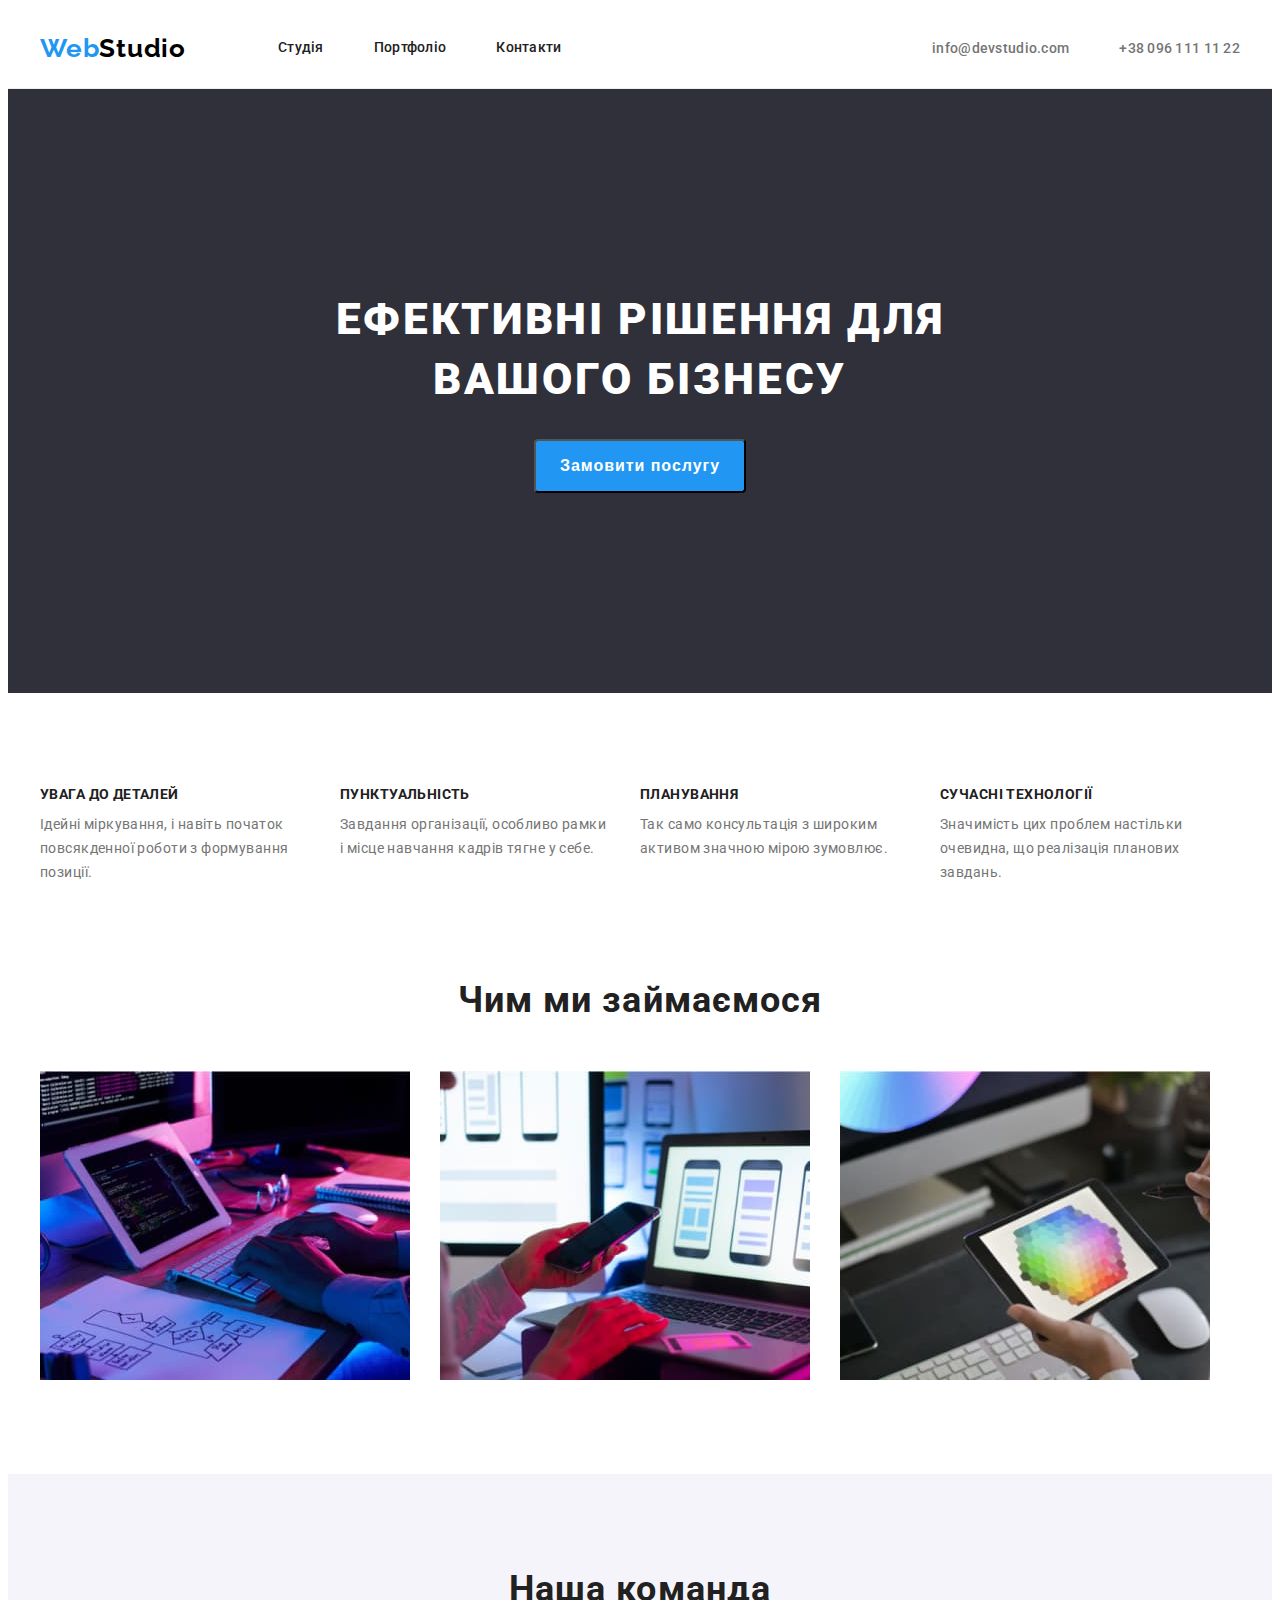
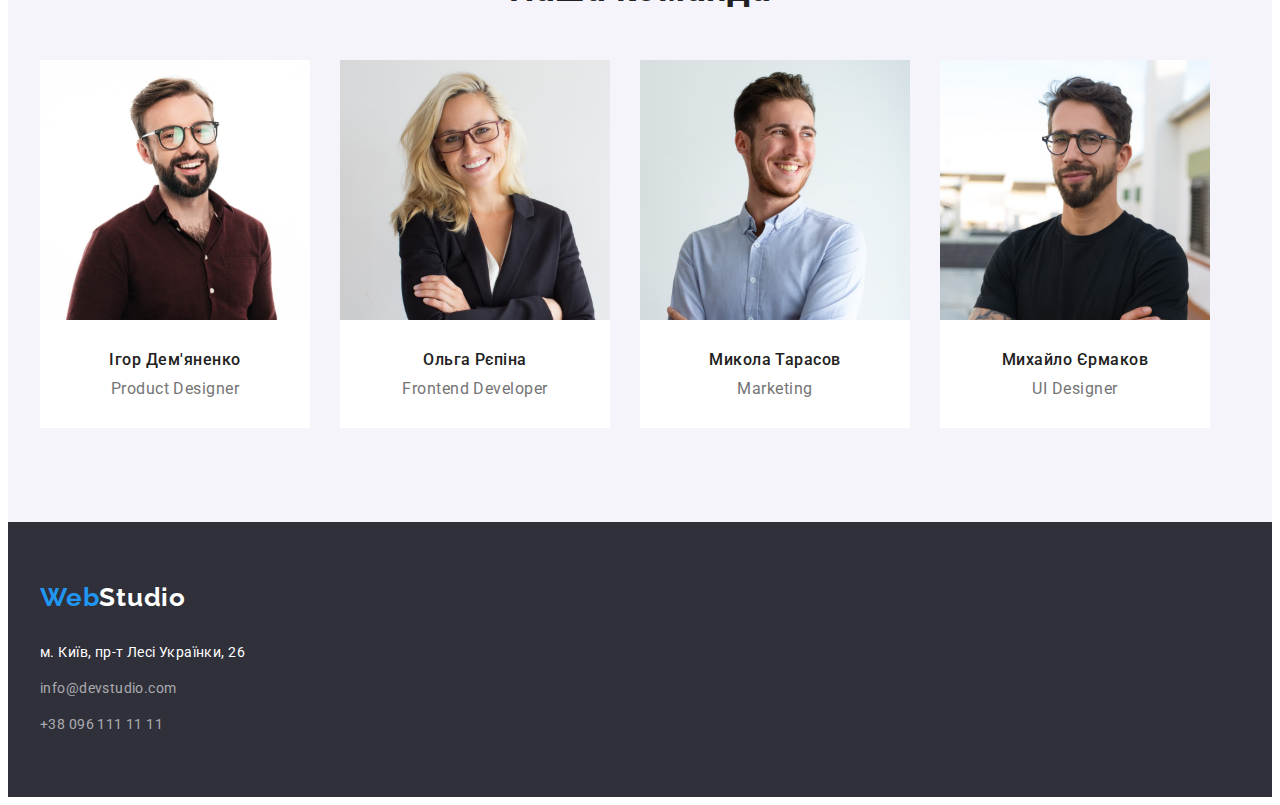
==== index.html @ c9ddc194 "start" ====
<!DOCTYPE html>
<html lang="uk">
  <head>
    <meta charset="UTF-8" />
    <meta http-equiv="X-UA-Compatible" content="IE=edge" />
    <meta name="viewport" content="width=device-width, initial-scale=1.0" />
    <title>Document</title>
    <link rel="preconnect" href="https://fonts.googleapis.com"><link rel="preconnect" href="https://fonts.gstatic.com" crossorigin><link href="https://fonts.googleapis.com/css2?family=Raleway:wght@700&family=Roboto:wght@400;500;700;900&display=swap" rel="stylesheet">
    <link rel="stylesheet" href="https://cdnjs.cloudflare.com/ajax/libs/modern-normalize/1.1.0/modern-normalize.min.css" integrity="sha512-wpPYUAdjBVSE4KJnH1VR1HeZfpl1ub8YT/NKx4PuQ5NmX2tKuGu6U/JRp5y+Y8XG2tV+wKQpNHVUX03MfMFn9Q==" crossorigin="anonymous" referrerpolicy="no-referrer" />
    <link rel="stylesheet" href="./CSS/styles.css">
  </head>
  <body>
    <header>
      <div class="header-container container">
      <nav class="navigation">
      <a class="logo link" href="" lang="en">
        <span class="logo-start">Web</span>Studio
      </a>
      <ul class="nav-list list">
        <li class="nav-list-item">
          <a class="nav-list-link link visited_studio"  href="index.html">Студія</a>
        </li>
        <li class="nav-list-item">
          <a class="nav-list-link link " href="portfolio.html">Портфоліо</a>
        </liclas="nav-list-item">
        <li class="nav-list-item">
          <a class="nav-list-link link " href="">Контакти</a>
        </liclas="nav-list-item">
        </ul>
    </nav>
     <ul class="list list-addr">
      <li>
        <a class="contact-header link" href="mailto:info@devstudio.com">info@devstudio.com
        </a>
      </li>
      <li class="contact-number"> 
        <a class="contact-header link" href="tel:+380961111111">+38 096 111 11 22
        </a>
      </li>
      </ul>
      </div>
    </header>
    <main>
      <section class="section-main">
        <div class="main-section-wrapp container">
          <h1 class="main-title">Ефективні рішення для вашого бізнесу</h1>
          <button class="modal-btn" type="button">Замовити послугу</button>
        </div>
      </section>
    <section class="section description-preference ">
      <div class="description-preference-wrap container">
      <h2 class="visually-hidden main-description">
        Наші переваги
      </h2>
      <ul class="list list-main-description">
        <li class="list list-main-description-item">
          <h3 class="main-sub-title">УВАГА ДО ДЕТАЛЕЙ</h3>
          <p class="about-description">Ідейні міркування, і навіть початок повсякденної роботи з формування позиції.</p>
        </li>
        <li class="list list-main-description-item">
          <h3 class="main-sub-title">ПУНКТУАЛЬНІСТЬ</h3>
          <p class="about-description">Завдання організації, особливо рамки і місце навчання кадрів тягне у себе.</p>
        </li>
        <li class="list list-main-description-item">
          <h3 class="main-sub-title">ПЛАНУВАННЯ</h3>
          <p class="about-description">Так само консультація з широким активом значною мірою зумовлює.</p>
        </li>
        <li class="list list-main-description-item">
          <h3 class="main-sub-title">СУЧАСНІ ТЕХНОЛОГІЇ</h3>
          <p class="about-description">Значимість цих проблем настільки очевидна, що реалізація планових завдань.</p>
        </li>
      </ul >
      </div>
    </section>
    <section class="section">
       <div class="work-list-wrap container">
      <h2 class="main-description">Чим ми займаємося</h2>
      <ul class="list  work-list">
        <li class="work-card"><img src="./images/what-do-we-do-1.jpg" alt="робочий  стіл блок-схема" width="370" height="270"></li>
        <li class="work-card"><img src="./images/what-do-we-do-2.jpg" alt="робота з мобільним телефоном" width="370" height="270"></li>
        <li class="work-card"><img src="./images/what-do-we-do-3.jpg" alt="робота з вибором кольору" width="370" height="270"></li>
      </ul>
      </div>
     </section>
     <section class="section section-secondary">
      <div class="our-team container">
      <h2 class="main-description">Наша команда</h2>
      <ul class="list  list-our-team">
        <li class="our-team-item"><img src="./images/team-card-1.jpg" alt="Ігор Дем'яненко" width="270" height="270">
        <div class="description-emploer">
          <h3 class="name-img">Ігор Дем'яненко</h3>
        <p class="about-img" lang="en"> Product Designer</p> 
      </div>  
      </li>
        <li class="our-team-item"><img src="./images/team-card-2.jpg" alt="Ольга Рєпіна" width="270" height="270">
        <div class="description-emploer">
          <h3 class="name-img">Ольга Рєпіна</h3>
        <p class="about-img" lang="en"> Frontend Developer</p> 
      </div>  
      </li>
        <li class="our-team-item"><img src="./images/team-card-3.jpg" alt="Микола Тарасов" width="270" height="270">
        <div class="description-emploer">
          <h3 class="name-img">Микола Тарасов</h3>
        <p class="about-img" lang="en"> Marketing</p> 
      </div>  
      </li>
        <li class="our-team-item"><img src="./images/team-card-4.jpg" alt="Михайло Єрмаков" width="270" height="270">
        <div class="description-emploer">
          <h3 class="name-img">Михайло Єрмаков</h3>
        <p class="about-img" lang="en"> UI Designer</p> 
      </div>  
      </li>
      </ul>
      </div>
     </section>

    </main>
    <footer class=" footer">
      <div class="container">
      <a class="logo logo-footer link" href="" lang="en">
        <span class="logo-start">Web</span>Studio
      </a>
        <address>
         
          <ul class="list" >
            <li class="futer-adress-item">
              <a class="contact-futer-addres link" href="https://goo.gl/maps/8gM981Bj5nAuDZzZ8"
              target="_blank"
              rel="noopener no referer"
              >м. Київ, пр-т Лесі Українки, 26
                
              </a>
            </li>
            <li class="futer-adress-item">
              <a class="contact-futer link" href="mailto:info@devstudio.com">info@devstudio.com

              </a>
            </li>
            <li class="futer-adress-item">
              <a class="contact-futer link" href="tel:+380961111111">+38 096 111 11 11

              </a>
            </li>
          </ul>

        </address>  
        </div>
    </footer>
  </body>
</html>
---- CSS/styles.css ----
:root{
--primari-font-family: 'Roboto', sans-serif;
--secondary-font-family: 'Raleway', sans-serif;
--primary-text-color-studio: #212121;
--secondary-text-color-studio: #757575;
--hover_focus-color:#2196F3;
--section-secondary-color: #F5F4FA;
--section-main-color: #2F303A;
}

body {
    font-family: var(--primari-font-family);
    color: var(--primary-text-color-studio);
}
h1,
h2,
h3,
h4,
h5,
h6,
p {
    margin-top: 0;
    margin-bottom: 0;
}
ul,
ol{
margin-top: 0;
margin-bottom: 0;
padding-left: 0;
}
img{
    display: block;
    max-width: 100%;
    height: auto;
}
address{
    font-style: normal ;
}
.section{
    padding-top: 94px;
    padding-bottom: 94px;
}
.list{
    list-style: none;
}
.link{
    text-decoration: none;
}
.container{
    width: 1200px;
    padding-left: 15px;
    padding-right: 15px;
    margin-left: auto;
    margin-right: auto;
}
header{
    border-bottom: 1px solid #ECECEC;
}
.header-container{
    display: flex;
    align-items: center;
    justify-content: space-between;
}
.main-description{
    margin-bottom: 50px;
}
.navigation{
    display: flex;
    align-items: center;
}
.nav-list,
.list-addr{
    display: flex;
    align-items: center;
}
.logo{
    font-family: var(--secondary-font-family) ;
        font-style: normal;
        font-weight: 700;
        font-size: 26px;
        line-height: 1.19;
        letter-spacing: 0.03em;
        margin-right: 92px;
        color: #000000;
        display: block;
}
.logo-start {
    color: var(--hover_focus-color);

}

.nav-list-link{
    color: var(--primary-text-color-studio);
    font-style: normal;
    font-weight: 500;
    font-size: 14px;
    line-height: 1.14;
    letter-spacing: 0.02em;
    display: block;
     padding-top: 32px;
    padding-bottom: 32px; 
    
}
.nav-list-item:not(:last-child){
margin-right: 50px;
}

.nav-list-link:hover,
.nav-list-link:focus,
.visited_studio:visited,
.visited_portfolio:visited
{
    color: var(--hover_focus-color);
}
 
.contact-header{
    font-style: normal;
    font-weight: 500;
    font-size: 14px;
    line-height: 1.14;
    letter-spacing: 0.02em;

    color: var(--secondary-text-color-studio);
    padding-top: 32px;
    padding-bottom: 32px;

}
.contact-header:hover,
.contact-header:focus  {
color: #2196F3;
}
.contact-number{
    margin-left: 50px;
}
.modal-btn{
        font-style: normal;
        font-weight: 700;
        font-size: 16px;
        line-height: 1.88;
        border-radius: 4px;
        margin-left: auto;
        margin-right: auto;
        margin-top: 30px;
        padding: 10px 24px; 
        display: flex; 
        
        align-items: center;
        text-align: center;
        letter-spacing: 0.06em;
        background-color: var(--hover_focus-color);
        color: #FFFFFF;
        cursor: pointer;
}
.modal-btn:active{
    background-color: #188CE8;
}
.section-main{

    background-color: var(--section-main-color);
    padding-top: 200px;
    padding-bottom: 200px;
}
.main-title{
        font-style: normal;
        font-weight: 900;
        font-size: 44px;
        line-height: 60px;
        max-width: 696px;
        text-align: center;
        letter-spacing: 0.06em;
        text-transform: uppercase;
        justify-items: center;
        margin-bottom: 40px;
        margin: 0 auto;
        color: #FFFFFF;
       
}
.main-description{
        font-style: normal;
        font-weight: 700;
        font-size: 36px;
        line-height: 1.17;
        text-align: center;
        letter-spacing: 0.03em;
    
}

.visually-hidden {
        position: absolute;
        width: 1px;
        height: 1px;
        margin: -1px;
        border: 0;
        padding: 0;
        white-space: nowrap;
        clip-path: inset(100%);
        clip: rect(0 0 0 0);
        overflow: hidden;
}
.list-main-description{
    display:flex;
}
.description-preference{
 
  padding-bottom: 0;
}
.description-preference-wrap{
justify-self: center;
}
.list-main-description-item {
    width: 270px;
}

.list-main-description-item:not(:last-child){
    margin-right: 30px;
}

.main-sub-title{
        font-style: normal;
        font-weight: 700;
        font-size: 14px;
        line-height: 1.14;
        letter-spacing: 0.03em;
        text-transform: uppercase;
        margin-bottom: 10px;
    
}
.section-secondary{
    
background-color: var(--section-secondary-color);
}
.about-description{
    font-style: normal;
    font-weight: 400;
    font-size: 14px;
    line-height: 1.71;

    letter-spacing: 0.03em;

    color: var(--secondary-text-color-studio);

}
.work-list{
    
    display: flex;
    /* justify-content: center; */

}

.work-card:not(:last-child){
margin-right: 30px;

}
.work-list-wrap{
   justify-content: center;
   

}

.our-team-item:not(:last-child){
margin-right: 30px;

}
.list-our-team{
display: flex;

}

.name-img{
        font-style: normal;
        font-weight: 500;
        font-size: 16px;
        line-height: 1.19;
        text-align: center;
        letter-spacing: 0.03em;
        margin-bottom: 10px;

}

.about-img{
        font-style: normal;
        font-weight: 400;
        font-size: 16px;
        line-height: 1.19;
        text-align: center;
        letter-spacing: 0.03em;
    
        color: var(--secondary-text-color-studio);
       
      
       
}
.description-emploer{
    padding-top: 30px;
    padding-bottom: 30px;
    background-color: #FFFFFF;
}
.logo-footer {
    color: #FFFFFF;
    margin-bottom: 28px;
}
.footer{
    background-color: var(--section-main-color); 
    padding-top: 60px;
    padding-bottom: 60px;
}
.contact-futer {
        font-style: normal;
        font-weight: 400;
        font-size: 14px;
        line-height: 1.71;
        letter-spacing: 0.03em;
             
        color: rgba(255, 255, 255, 0.6);

}
.futer-adress-item:not(:last-child){
    margin-bottom: 12px;
}
/* ==============START PORTFOLIO============== */

.portfolio-name-img{
        font-style: normal;f
        font-weight: 700;
        font-size: 18px;
        line-height: 2;
        letter-spacing: 0.06em;
        color: var(--primary-text-color-studio);
        margin-bottom: 4px;
       
}
.portfolio-about-img{
        font-style: normal;
        font-weight: 400;
        font-size: 16px;
        line-height: 1.88;
        letter-spacing: 0.03em;
    
        color: var(--secondary-text-color-studio);

}
.portfolio-list-works{
    display: flex;
    flex-wrap: wrap;
    margin-left: -30px;
    margin-top: -30px;
}
.portfolio-list-works-item{
    margin-left: 30px;
    margin-top: 30px;
}

.contact-futer:hover,
.contact-futer:focus,
.contact-futer-addres:hover,
.contact-futer-addres:focus {
    color: var(--hover_focus-color);
}

.portfolio-butn{
        font-style: normal;
        font-weight: 500;
        font-size: 16px;
        line-height: 1.63;
        padding: 6px 22px; 
        
       border-radius: 4px; 
       
        text-align: center;
        letter-spacing: 0.03em;
        cursor: pointer;
        background-color: var(--section-secondary-color);
        

}
.list-buttom-item:not(:last-child){
margin-right: 8px;
}
.list-buttom{
    display: flex;
    margin-bottom: 50px;
    justify-content: center;
}
.portfolio-butn:hover,
.portfolio-butn:focus
 { background: var(--hover_focus-color);
    color: #ffffff;
 }
 .card-portfolio{
padding: 20px 24px;
border: 1px solid #eeeeee ;
border-top: none;
 }
 

 .contact-futer-addres {
     font-style: normal;
     font-weight: 400;
     font-size: 14px;
     line-height: 1.71;

     letter-spacing: 0.03em;
     color: #FFFFFF;
 }
/* ==============END PORTFOLIO============== */
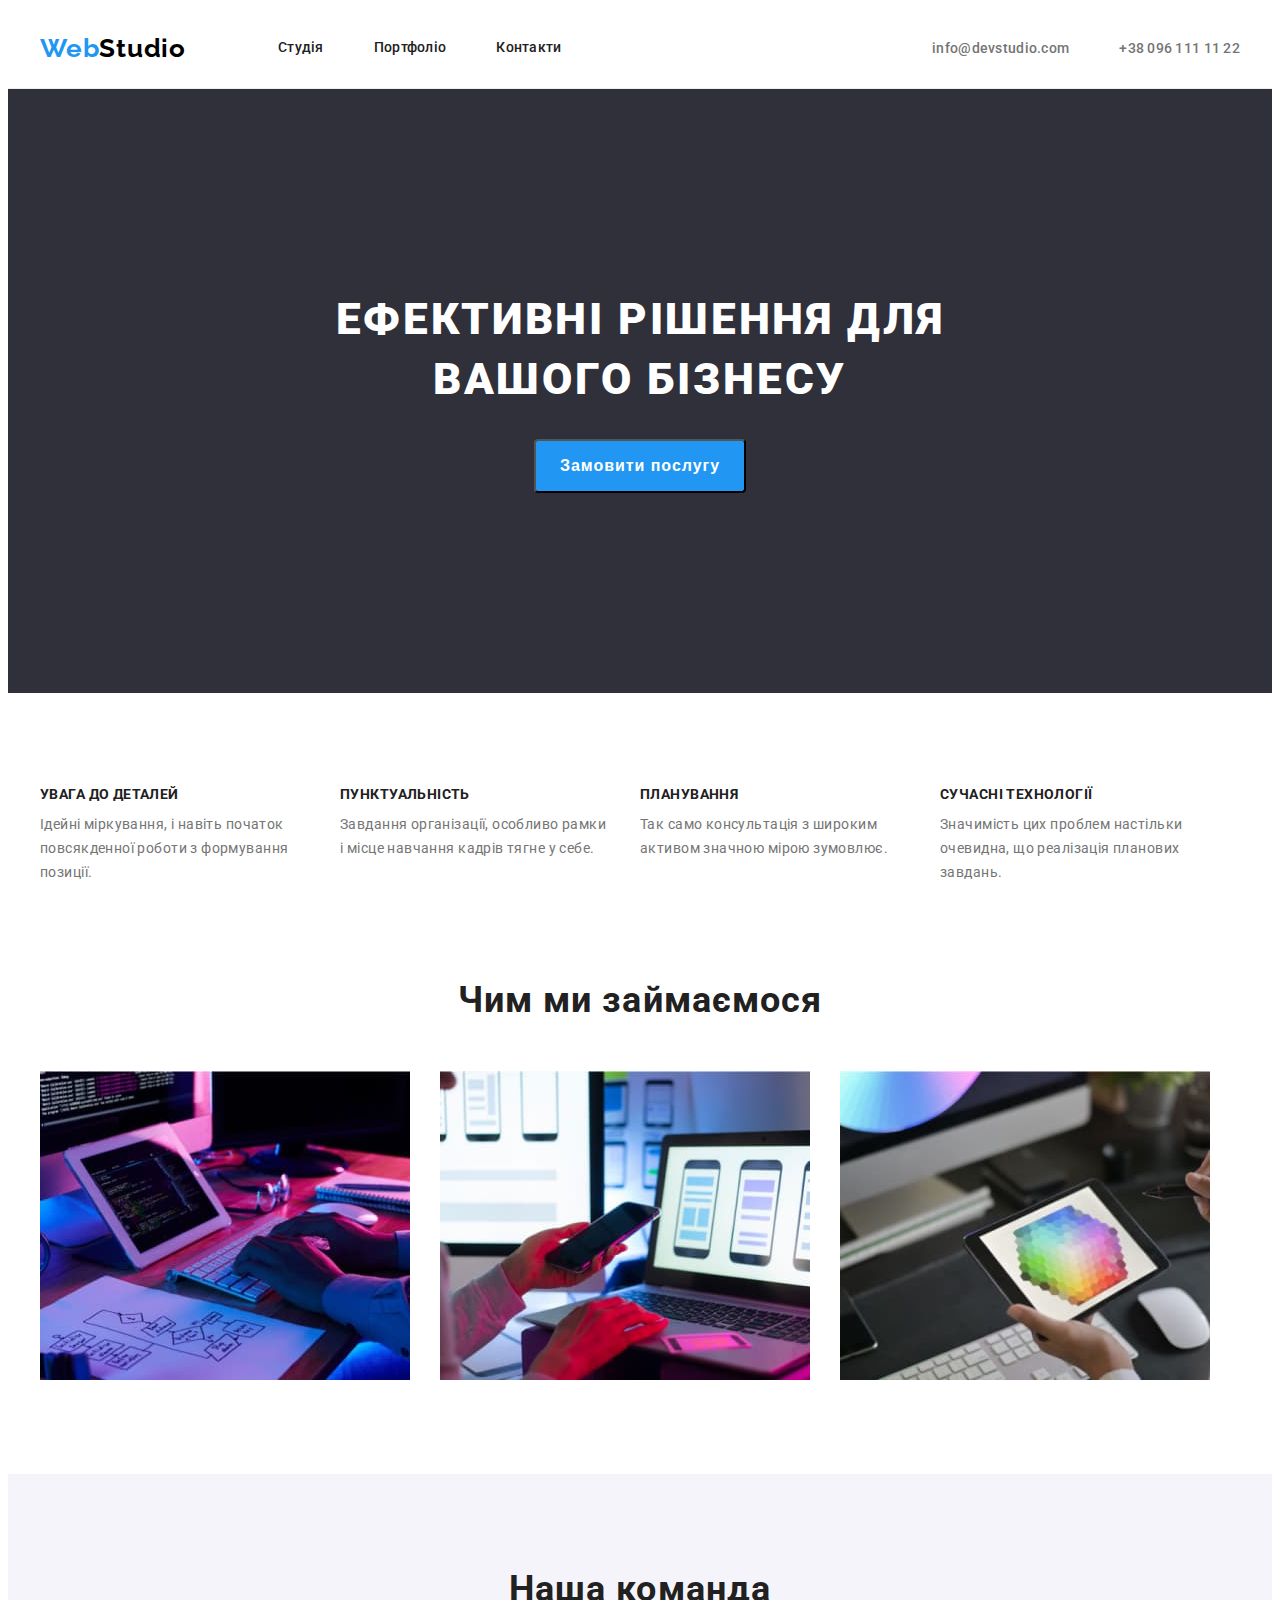
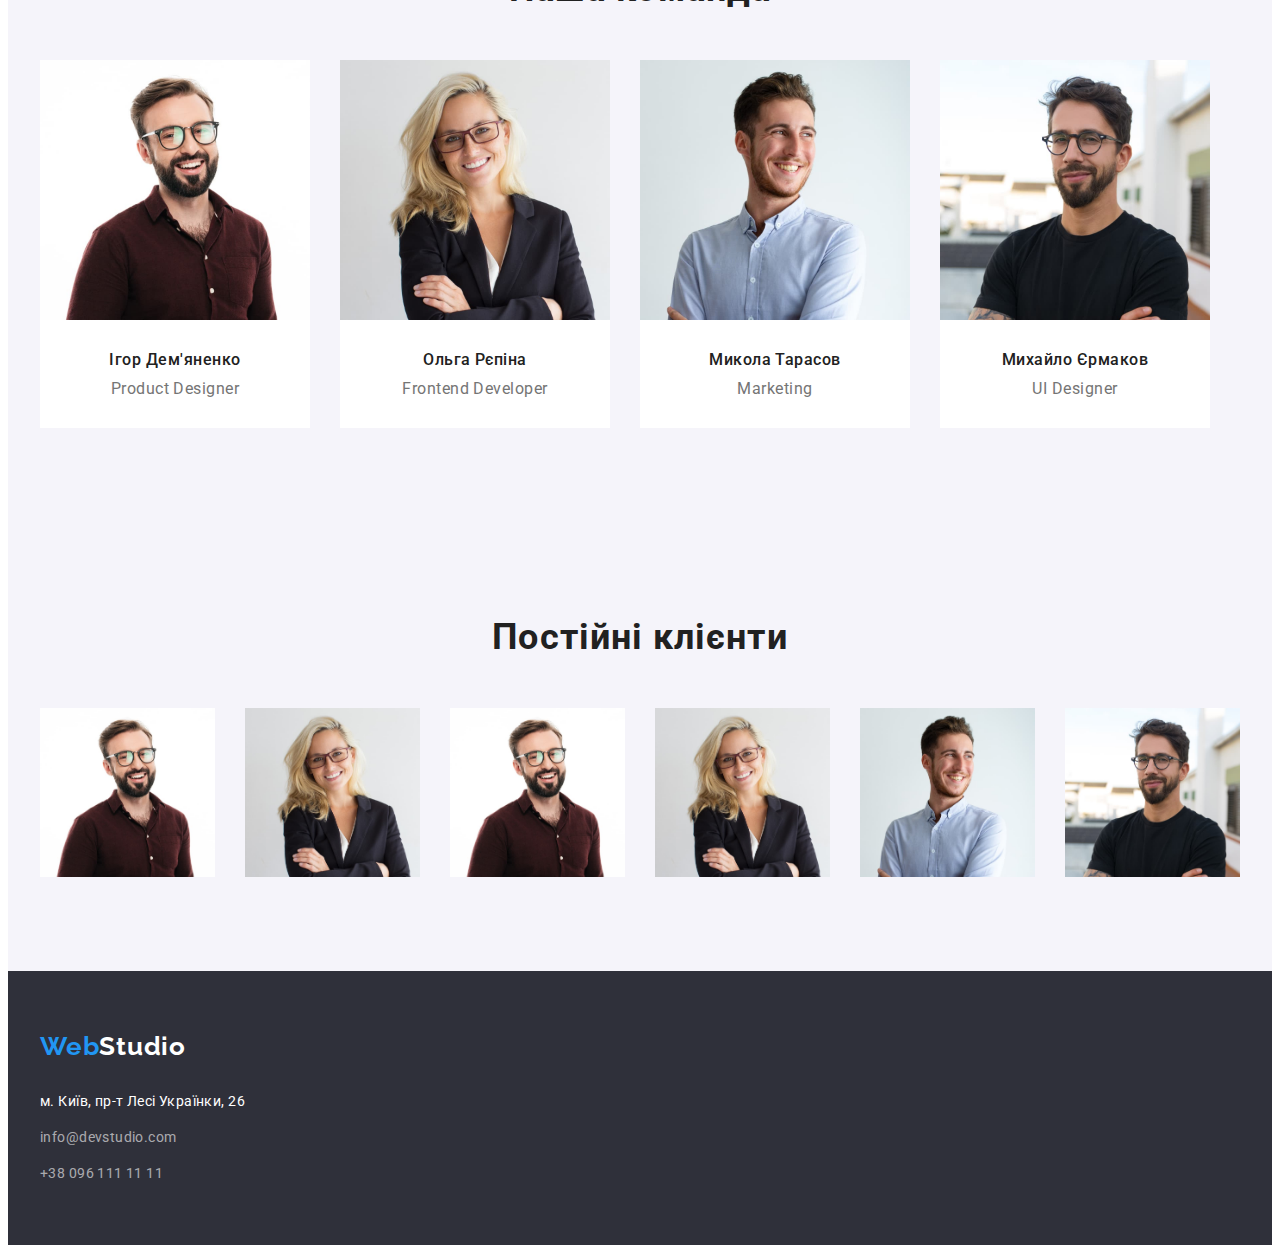
==== commit 170950f8: "clients" ====
--- a/index.html
+++ b/index.html
@@ -114,6 +114,32 @@
       </div>
      </section>
 
+<section class="section section-secondary">
+      <div class="our-team container">
+      <h2 class="main-description">Постійні клієнти</h2>
+      <ul class="list  list-our-team">
+        <li class="our-team-item"><img src="./images/team-card-1.jpg" alt="Ігор Дем'яненко" width="270" height="270">
+          
+      </li>
+        <li class="our-team-item"><img src="./images/team-card-2.jpg" alt="Ольга Рєпіна" width="270" height="270">
+          
+      </li>
+      <li class="our-team-item"><img src="./images/team-card-1.jpg" alt="Ігор Дем'яненко" width="270" height="270">
+          
+      </li>
+        <li class="our-team-item"><img src="./images/team-card-2.jpg" alt="Ольга Рєпіна" width="270" height="270">
+          
+      </li>
+        <li class="our-team-item"><img src="./images/team-card-3.jpg" alt="Микола Тарасов" width="270" height="270">
+          
+      </li>
+        <li class="our-team-item"><img src="./images/team-card-4.jpg" alt="Михайло Єрмаков" width="270" height="270">
+          
+      </li>
+      </ul>
+      </div>
+     </section>
+
     </main>
     <footer class=" footer">
       <div class="container">
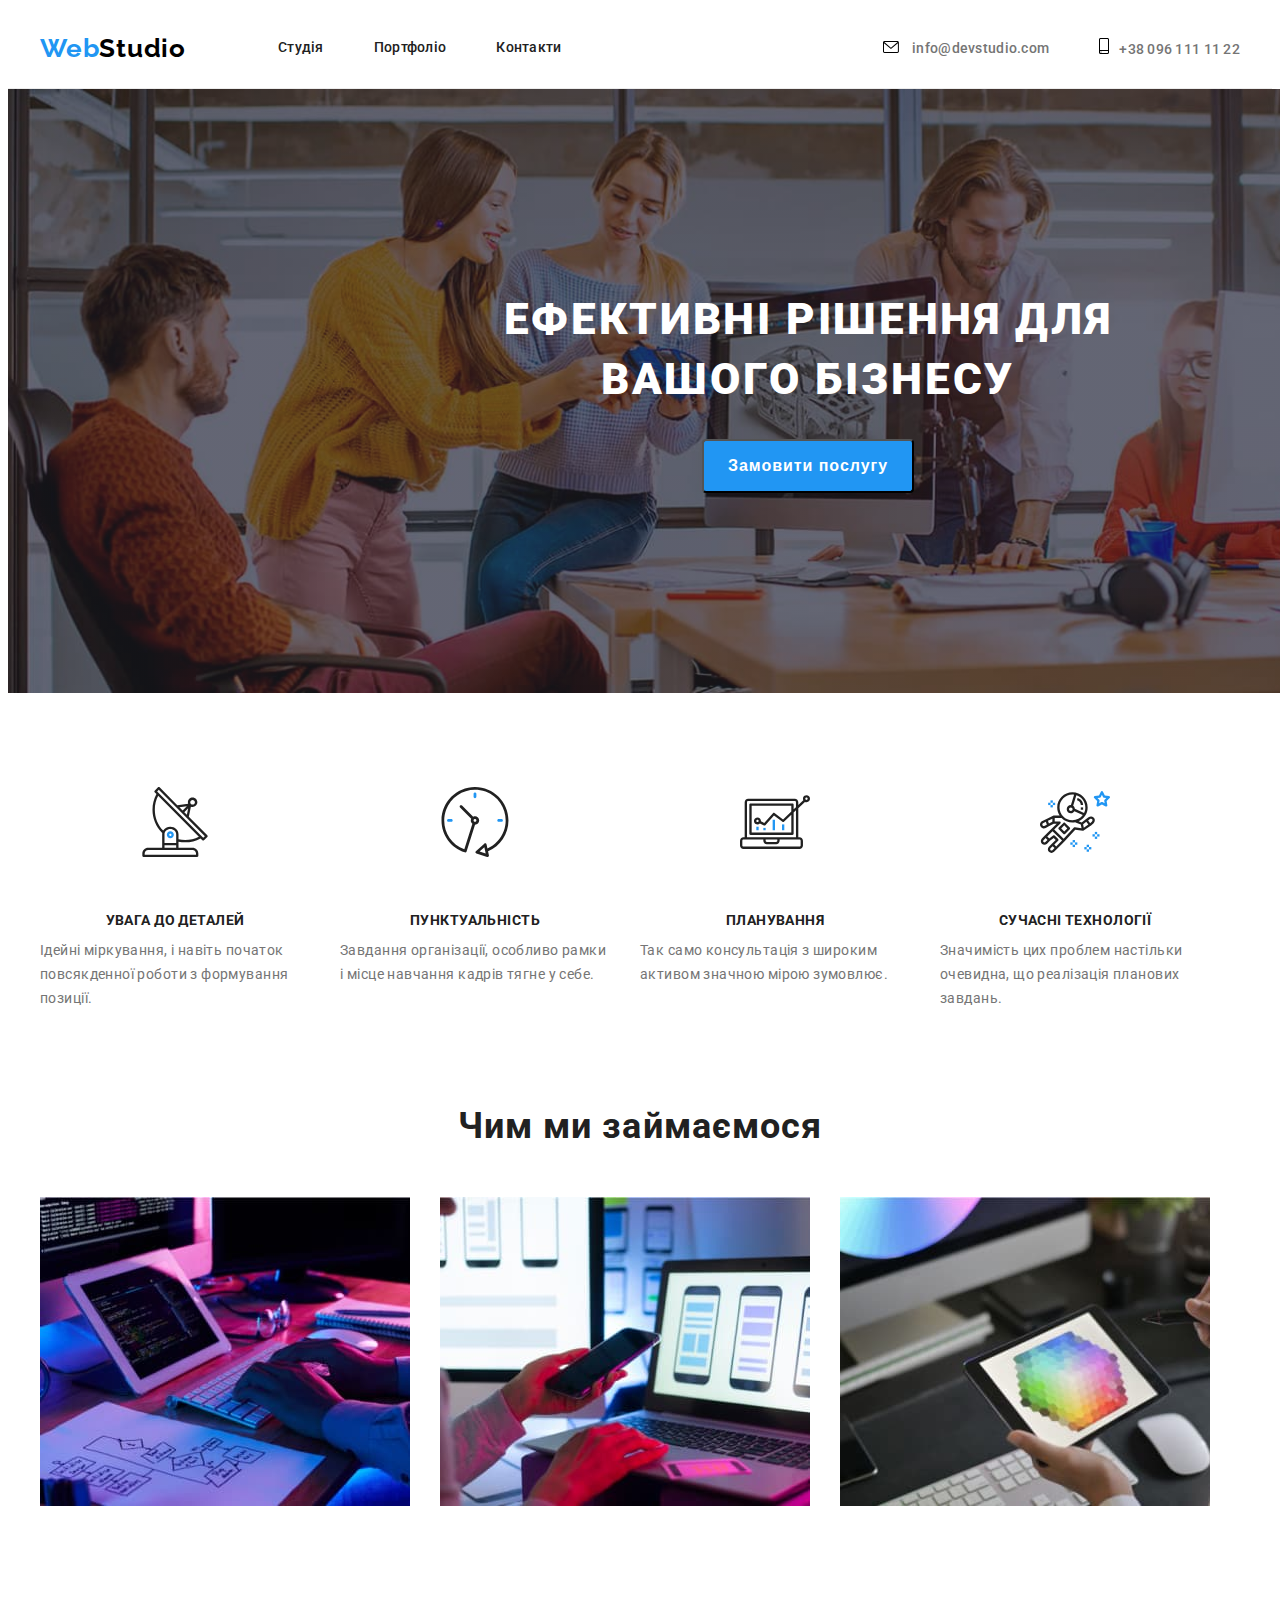
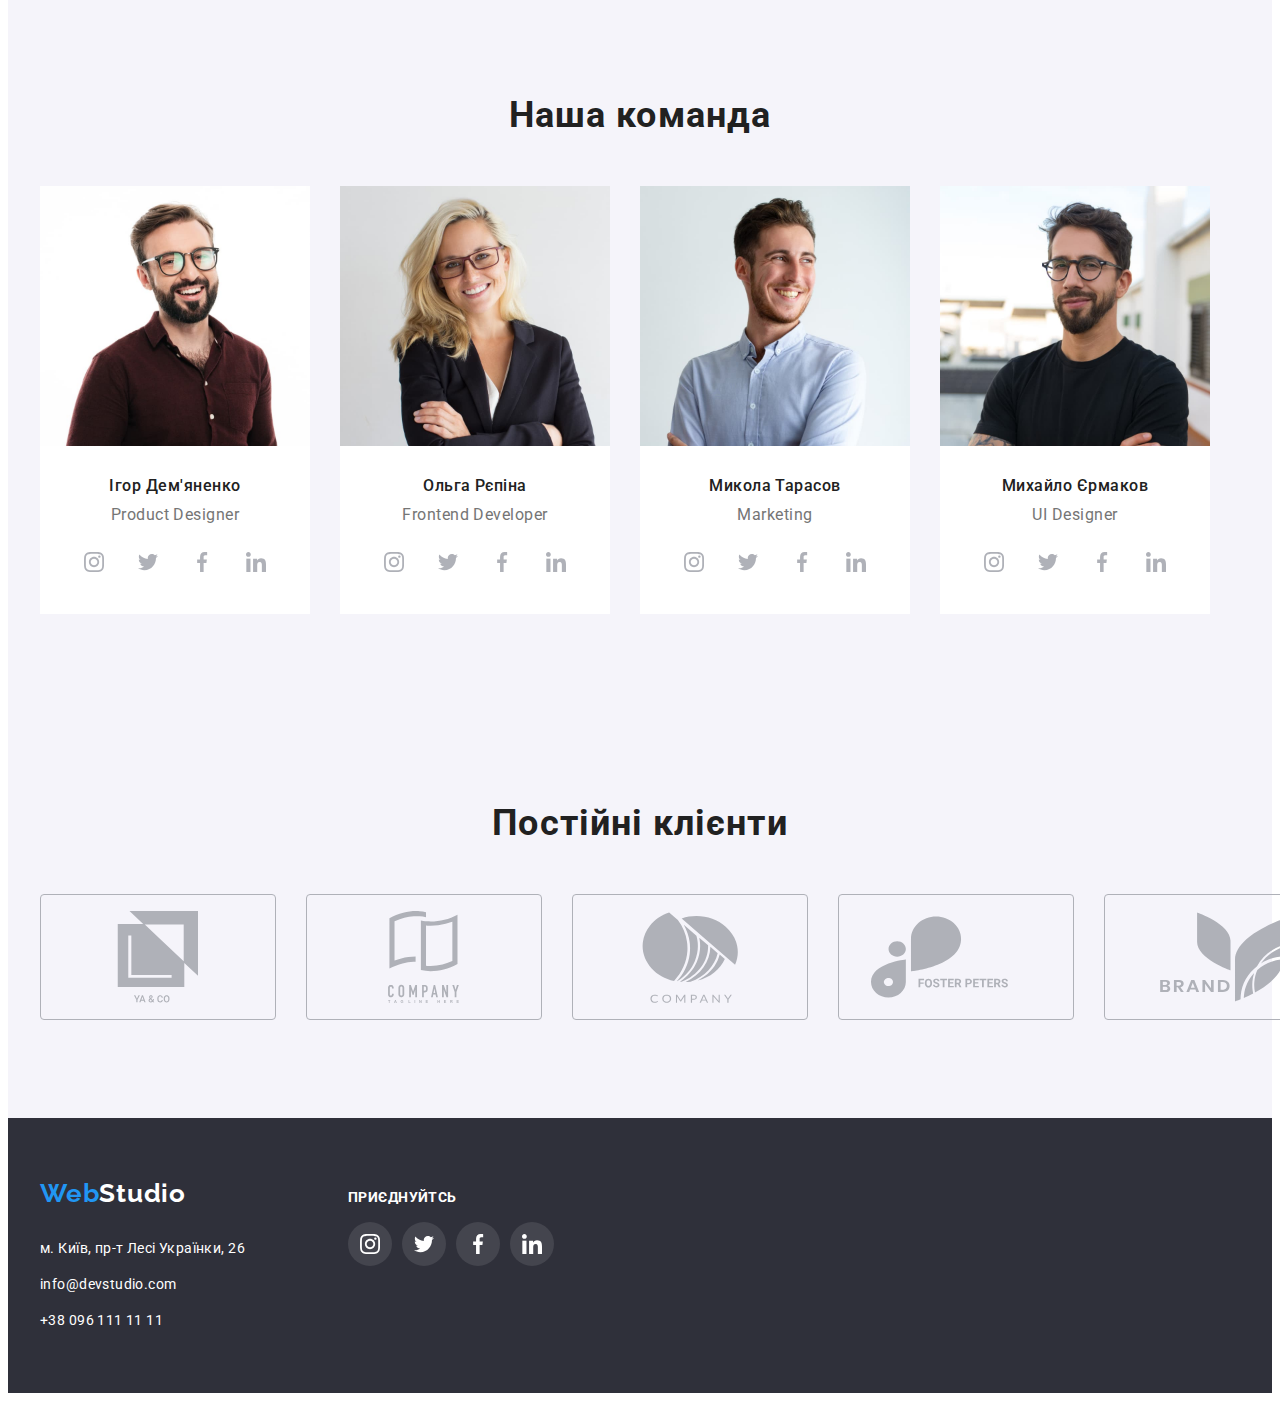
==== commit a1f7c410: "final" ====
--- a/index.html
+++ b/index.html
@@ -30,11 +30,21 @@
     </nav>
      <ul class="list list-addr">
       <li>
-        <a class="contact-header link" href="mailto:info@devstudio.com">info@devstudio.com
+        <a class="contact-header link" href="mailto:info@devstudio.com">
+           <svg class="envelope-icon" width="16" height="12">
+                        <use href="./images/sprite.svg#icon-envelope">
+
+                        </use>
+                      </svg> info@devstudio.com
         </a>
       </li>
       <li class="contact-number"> 
-        <a class="contact-header link" href="tel:+380961111111">+38 096 111 11 22
+        <a class="contact-header link" href="tel:+380961111111">
+           <svg class="envelope-icon" width="10" height="16">
+                        <use href="./images/sprite.svg#icon-smartphone">
+
+                        </use>
+                      </svg>+38 096 111 11 22
         </a>
       </li>
       </ul>
@@ -42,6 +52,8 @@
     </header>
     <main>
       <section class="section-main">
+        
+        <!-- <img src="./images/what-do-we-do-1.jpg" alt="робочий  стіл блок-схема" width="1600" height="600"> -->
         <div class="main-section-wrapp container">
           <h1 class="main-title">Ефективні рішення для вашого бізнесу</h1>
           <button class="modal-btn" type="button">Замовити послугу</button>
@@ -54,18 +66,38 @@
       </h2>
       <ul class="list list-main-description">
         <li class="list list-main-description-item">
+          <svg class="preferenc-icon" width="70" height="70">
+                        <use href="./images/sprite.svg#icon-antenna">
+
+                        </use>
+                      </svg>
           <h3 class="main-sub-title">УВАГА ДО ДЕТАЛЕЙ</h3>
           <p class="about-description">Ідейні міркування, і навіть початок повсякденної роботи з формування позиції.</p>
         </li>
         <li class="list list-main-description-item">
+          <svg class="preferenc-icon" width="70" height="70">
+                        <use href="./images/sprite.svg#icon-clock">
+
+                        </use>
+                      </svg>
           <h3 class="main-sub-title">ПУНКТУАЛЬНІСТЬ</h3>
           <p class="about-description">Завдання організації, особливо рамки і місце навчання кадрів тягне у себе.</p>
         </li>
         <li class="list list-main-description-item">
+          <svg class="preferenc-icon" width="70" height="70">
+                        <use href="./images/sprite.svg#icon-diagram">
+
+                        </use>
+                      </svg>
           <h3 class="main-sub-title">ПЛАНУВАННЯ</h3>
           <p class="about-description">Так само консультація з широким активом значною мірою зумовлює.</p>
         </li>
         <li class="list list-main-description-item">
+          <svg class="preferenc-icon" width="70" height="70">
+                        <use href="./images/sprite.svg#icon-astronaut">
+
+                        </use>
+                      </svg>
           <h3 class="main-sub-title">СУЧАСНІ ТЕХНОЛОГІЇ</h3>
           <p class="about-description">Значимість цих проблем настільки очевидна, що реалізація планових завдань.</p>
         </li>
@@ -89,25 +121,145 @@
         <li class="our-team-item"><img src="./images/team-card-1.jpg" alt="Ігор Дем'яненко" width="270" height="270">
         <div class="description-emploer">
           <h3 class="name-img">Ігор Дем'яненко</h3>
-        <p class="about-img" lang="en"> Product Designer</p> 
+        <p class="about-img" lang="en"> Product Designer</p>
+         <ul class="social-list list">
+                  <li class="social-list-item">
+                    <a class="social-list-link" href="">
+                      <svg class="social-list-icon" width="20" height="20">
+                        <use href="./images/sprite.svg#icon-instagram"></use>
+                      </svg>
+                    </a>
+                  </li>
+                  <li class="social-list-item">
+                    <a class="social-list-link" href="">
+                      <svg class="social-list-icon" width="20" height="20">
+                        <use href="./images/sprite.svg#icon-twitter"></use>
+                      </svg>
+                    </a>
+                  </li>
+                  <li class="social-list-item">
+                    <a class="social-list-link" href="">
+                      <svg class="social-list-icon" width="20" height="20">
+                        <use href="./images/sprite.svg#icon-facebook"></use>
+                      </svg>
+                    </a>
+                  </li>
+                  <li class="social-list-item">
+                    <a class="social-list-link" href="">
+                      <svg class="social-list-icon" width="20" height="20">
+                        <use href="./images/sprite.svg#icon-linkedin"></use>
+                      </svg>
+                    </a>
+                  </li>
+                </ul> 
       </div>  
       </li>
         <li class="our-team-item"><img src="./images/team-card-2.jpg" alt="Ольга Рєпіна" width="270" height="270">
         <div class="description-emploer">
           <h3 class="name-img">Ольга Рєпіна</h3>
-        <p class="about-img" lang="en"> Frontend Developer</p> 
+        <p class="about-img" lang="en"> Frontend Developer</p>
+        <ul class="social-list list">
+                  <li class="social-list-item">
+                    <a class="social-list-link" href="">
+                      <svg class="social-list-icon" width="20" height="20">
+                        <use href="./images/sprite.svg#icon-instagram"></use>
+                      </svg>
+                    </a>
+                  </li>
+                  <li class="social-list-item">
+                    <a class="social-list-link" href="">
+                      <svg class="social-list-icon" width="20" height="20">
+                        <use href="./images/sprite.svg#icon-twitter"></use>
+                      </svg>
+                    </a>
+                  </li>
+                  <li class="social-list-item">
+                    <a class="social-list-link" href="">
+                      <svg class="social-list-icon" width="20" height="20">
+                        <use href="./images/sprite.svg#icon-facebook"></use>
+                      </svg>
+                    </a>
+                  </li>
+                  <li class="social-list-item">
+                    <a class="social-list-link" href="">
+                      <svg class="social-list-icon" width="20" height="20">
+                        <use href="./images/sprite.svg#icon-linkedin"></use>
+                      </svg>
+                    </a>
+                  </li>
+                </ul>  
       </div>  
       </li>
         <li class="our-team-item"><img src="./images/team-card-3.jpg" alt="Микола Тарасов" width="270" height="270">
         <div class="description-emploer">
           <h3 class="name-img">Микола Тарасов</h3>
-        <p class="about-img" lang="en"> Marketing</p> 
+        <p class="about-img" lang="en"> Marketing</p>
+        <ul class="social-list list">
+                  <li class="social-list-item">
+                    <a class="social-list-link" href="">
+                      <svg class="social-list-icon" width="20" height="20">
+                        <use href="./images/sprite.svg#icon-instagram"></use>
+                      </svg>
+                    </a>
+                  </li>
+                  <li class="social-list-item">
+                    <a class="social-list-link" href="">
+                      <svg class="social-list-icon" width="20" height="20">
+                        <use href="./images/sprite.svg#icon-twitter"></use>
+                      </svg>
+                    </a>
+                  </li>
+                  <li class="social-list-item">
+                    <a class="social-list-link" href="">
+                      <svg class="social-list-icon" width="20" height="20">
+                        <use href="./images/sprite.svg#icon-facebook"></use>
+                      </svg>
+                    </a>
+                  </li>
+                  <li class="social-list-item">
+                    <a class="social-list-link" href="">
+                      <svg class="social-list-icon" width="20" height="20">
+                        <use href="./images/sprite.svg#icon-linkedin"></use>
+                      </svg>
+                    </a>
+                  </li>
+                </ul>  
       </div>  
       </li>
         <li class="our-team-item"><img src="./images/team-card-4.jpg" alt="Михайло Єрмаков" width="270" height="270">
         <div class="description-emploer">
           <h3 class="name-img">Михайло Єрмаков</h3>
-        <p class="about-img" lang="en"> UI Designer</p> 
+        <p class="about-img" lang="en"> UI Designer</p>
+        <ul class="social-list list">
+                  <li class="social-list-item">
+                    <a class="social-list-link" href="">
+                      <svg class="social-list-icon" width="20" height="20">
+                        <use href="./images/sprite.svg#icon-instagram"></use>
+                      </svg>
+                    </a>
+                  </li>
+                  <li class="social-list-item">
+                    <a class="social-list-link" href="">
+                      <svg class="social-list-icon" width="20" height="20">
+                        <use href="./images/sprite.svg#icon-twitter"></use>
+                      </svg>
+                    </a>
+                  </li>
+                  <li class="social-list-item">
+                    <a class="social-list-link" href="">
+                      <svg class="social-list-icon" width="20" height="20">
+                        <use href="./images/sprite.svg#icon-facebook"></use>
+                      </svg>
+                    </a>
+                  </li>
+                  <li class="social-list-item">
+                    <a class="social-list-link" href="">
+                      <svg class="social-list-icon" width="20" height="20">
+                        <use href="./images/sprite.svg#icon-linkedin"></use>
+                      </svg>
+                    </a>
+                  </li>
+                </ul>  
       </div>  
       </li>
       </ul>
@@ -118,22 +270,53 @@
       <div class="our-team container">
       <h2 class="main-description">Постійні клієнти</h2>
       <ul class="list  list-our-team">
-        <li class="our-team-item"><img src="./images/team-card-1.jpg" alt="Ігор Дем'яненко" width="270" height="270">
-          
-      </li>
-        <li class="our-team-item"><img src="./images/team-card-2.jpg" alt="Ольга Рєпіна" width="270" height="270">
-          
-      </li>
-      <li class="our-team-item"><img src="./images/team-card-1.jpg" alt="Ігор Дем'яненко" width="270" height="270">
-          
-      </li>
-        <li class="our-team-item"><img src="./images/team-card-2.jpg" alt="Ольга Рєпіна" width="270" height="270">
-          
-      </li>
-        <li class="our-team-item"><img src="./images/team-card-3.jpg" alt="Микола Тарасов" width="270" height="270">
-          
-      </li>
-        <li class="our-team-item"><img src="./images/team-card-4.jpg" alt="Михайло Єрмаков" width="270" height="270">
+        <li class="clients-icon-item"><a href="" class="link"><svg class="clients-icon" width="170" height="92">
+                        <use href="./images/sprite.svg#icon-group-first">
+
+                        </use>
+                      </svg>
+                      </a>
+          
+      </li>
+        <li class="clients-icon-item"><a href="" class="link"><svg class="clients-icon" width="170" height="92">
+                        <use href="./images/sprite.svg#icon-group-second">
+
+                        </use>
+                      </svg>
+                      </a>
+          
+      </li>
+      
+        <li class="clients-icon-item"><a href="" class="link"><svg class="clients-icon" width="170" height="92">
+                        <use href="./images/sprite.svg#icon-group-third">
+
+                        </use>
+                      </svg>
+                      </a>
+          
+      </li>
+      <li class="clients-icon-item"><a href="" class="link"><svg class="clients-icon" width="170" height="92">
+                        <use href="./images/sprite.svg#icon-group-fourth">
+
+                        </use>
+                      </svg>
+                      </a>
+          
+      </li>
+        <li class="clients-icon-item"><a href="" class="link"><svg class="clients-icon" width="170" height="92">
+                        <use href="./images/sprite.svg#icon-group-fifth">
+
+                        </use>
+                      </svg>
+                      </a>
+          
+      </li>
+        <li class="clients-icon-item"><a href="" class="link"><svg class="clients-icon" width="170" height="92">
+                        <use href="./images/sprite.svg#icon-group-sixth">
+
+                        </use>
+                      </svg>
+                      </a>
           
       </li>
       </ul>
@@ -141,9 +324,9 @@
      </section>
 
     </main>
-    <footer class=" footer">
-      <div class="container">
-      <a class="logo logo-footer link" href="" lang="en">
+    <footer class="footer">
+      <div class="container footer-container-flex">
+      <div class="footer-contact"><a class="logo logo-footer link" href="" lang="en">
         <span class="logo-start">Web</span>Studio
       </a>
         <address>
@@ -158,18 +341,56 @@
               </a>
             </li>
             <li class="futer-adress-item">
-              <a class="contact-futer link" href="mailto:info@devstudio.com">info@devstudio.com
+              <a class="contact-futer-addres link" href="mailto:info@devstudio.com">info@devstudio.com
 
               </a>
             </li>
             <li class="futer-adress-item">
-              <a class="contact-futer link" href="tel:+380961111111">+38 096 111 11 11
+              <a class="contact-futer-addres link" href="tel:+380961111111">+38 096 111 11 11
 
               </a>
             </li>
           </ul>
 
         </address>  
+        </div>
+        
+        <div class="footer-sociale">
+          <h3 class="footer-main-sub-title">ПРИЄДНУЙТСЬ</h3>
+        
+        <div class="footer-sociale-item">
+          <ul class="footer-social-list list">
+                  <li class="social-list-item">
+                    <a class="footer-social-list-link" href="">
+                      <svg class="social-list-icon" width="20" height="20">
+                        <use href="./images/sprite.svg#icon-instagram"></use>
+                      </svg>
+                    </a>
+                  </li>
+                  <li class="social-list-item">
+                    <a class="footer-social-list-link" href="">
+                      <svg class="social-list-icon" width="20" height="20">
+                        <use href="./images/sprite.svg#icon-twitter"></use>
+                      </svg>
+                    </a>
+                  </li>
+                  <li class="social-list-item">
+                    <a class="footer-social-list-link" href="">
+                      <svg class="social-list-icon" width="20" height="20">
+                        <use href="./images/sprite.svg#icon-facebook"></use>
+                      </svg>
+                    </a>
+                  </li>
+                  <li class="social-list-item">
+                    <a class="footer-social-list-link" href="">
+                      <svg class="social-list-icon" width="20" height="20">
+                        <use href="./images/sprite.svg#icon-linkedin"></use>
+                      </svg>
+                    </a>
+                  </li>
+                </ul>
+              </div>
+        </div>
         </div>
     </footer>
   </body>
--- a/CSS/styles.css
+++ b/CSS/styles.css
@@ -36,6 +36,17 @@
 address{
     font-style: normal ;
 }
+.envelope-icon{
+    margin-right: 10px;
+}
+.contact-header:hover .envelope-icon, 
+.contact-header:focus .envelope-icon
+.contact-header:hover .envelope-icon,
+.contact-header:focus .envelope-icon
+{
+    fill: #2196F3;
+}
+
 .section{
     padding-top: 94px;
     padding-bottom: 94px;
@@ -155,10 +166,19 @@
     background-color: #188CE8;
 }
 .section-main{
-
+    display: block;
+    width: 1600px;
+    margin-left: auto;
+    margin-right: auto;
     background-color: var(--section-main-color);
     padding-top: 200px;
     padding-bottom: 200px;
+    background-size: cover;
+    background-image: linear-gradient( rgba(47, 48, 58, 0.4), rgba(47, 48, 58, 0.4)), url(../images/Img-hero.jpg);
+    background-repeat: no-repeat;
+    background-position: center ;
+    
+
 }
 .main-title{
         font-style: normal;
@@ -209,8 +229,14 @@
 }
 .list-main-description-item {
     width: 270px;
-}
-
+    justify-items: center;
+}
+.preferenc-icon{
+    display: block;
+    margin-left:auto;
+    margin-right: auto;
+    margin-bottom: 56px;
+}
 .list-main-description-item:not(:last-child){
     margin-right: 30px;
 }
@@ -295,16 +321,114 @@
     padding-bottom: 30px;
     background-color: #FFFFFF;
 }
+/* _____________________________________________ */
+
+.social-list {
+    display: flex;
+    justify-content: center;
+    margin-top: 16px;
+}
+
+.social-list-link {
+    display: flex;
+    align-items: center;
+    justify-content: center;
+    width: 44px;
+    height: 44px;
+    border-radius: 50%;
+    fill: #AFB1B8;
+}
+.social-list-item:not(:last-child) {
+  
+    margin-right: 10px;
+}
+
+.social-list-link:hover,
+.social-list-link:focus {
+  fill: #FFFFFF;
+  background-color: var(--hover_focus-color);
+
+}
+
+/* -------------------------------------------------- */
+/* ======================================================== */
+
+.footer-social-list {
+    display: flex;
+    justify-content: start;
+    margin-top: 16px;
+}
+
+
+.footer-social-list-link {
+    display: flex;
+    align-items: center;
+    justify-content: center;
+    width: 44px;
+    height: 44px;
+    border-radius: 50%;
+    background-color:rgba(255, 255, 255, 0.1);
+    fill: #ffffff;
+}
+
+.social-list-item:not(:last-child) {
+
+    margin-right: 10px;
+}
+
+.footer-social-list-link:hover,
+.footer-social-list-link:focus {
+    fill: #FFFFFF;
+    background-color: var(--hover_focus-color);
+
+}
+
+/* =================================================== */
+
+
+.clients-icon{
+border: #AFB1B8 solid 1px;
+border-radius: 4px;
+padding: 16px 32px;
+} 
+
+.clients-icon:focus,
+.clients-icon:hover
+{
+fill: var(--hover_focus-color);
+border: var(--hover_focus-color) solid 1px;
+
+}
+
+.clients-icon {
+    fill: #AFB1B8;
+}
+
+.clients-icon-item:not(:last-child) 
+{
+    margin-right: 30px;
+}
 .logo-footer {
     color: #FFFFFF;
     margin-bottom: 28px;
 }
 .footer{
-    background-color: var(--section-main-color); 
+        background-color: var(--section-main-color); 
     padding-top: 60px;
     padding-bottom: 60px;
 }
-.contact-futer {
+.footer-container-flex{
+    display: flex;
+    justify-content: start;
+
+}
+.footer-contact{
+    display: block;
+}
+.footer-sociale {
+         display: block;
+         margin-left: 70px;
+         margin-top: 12px;
         font-style: normal;
         font-weight: 400;
         font-size: 14px;
@@ -316,6 +440,23 @@
 }
 .futer-adress-item:not(:last-child){
     margin-bottom: 12px;
+}
+.footer-main-sub-title {
+    font-style: normal;
+    font-weight: 700;
+    font-size: 14px;
+    line-height: 1.14;
+    width: 1600;
+    letter-spacing: 0.03em;
+    text-transform: uppercase;
+    margin-bottom: 10px;
+    color: #ffffff;
+
+}
+
+.footer-sociale-item{
+
+
 }
 /* ==============START PORTFOLIO============== */
 
@@ -402,4 +543,5 @@
      letter-spacing: 0.03em;
      color: #FFFFFF;
  }
+ 
 /* ==============END PORTFOLIO============== */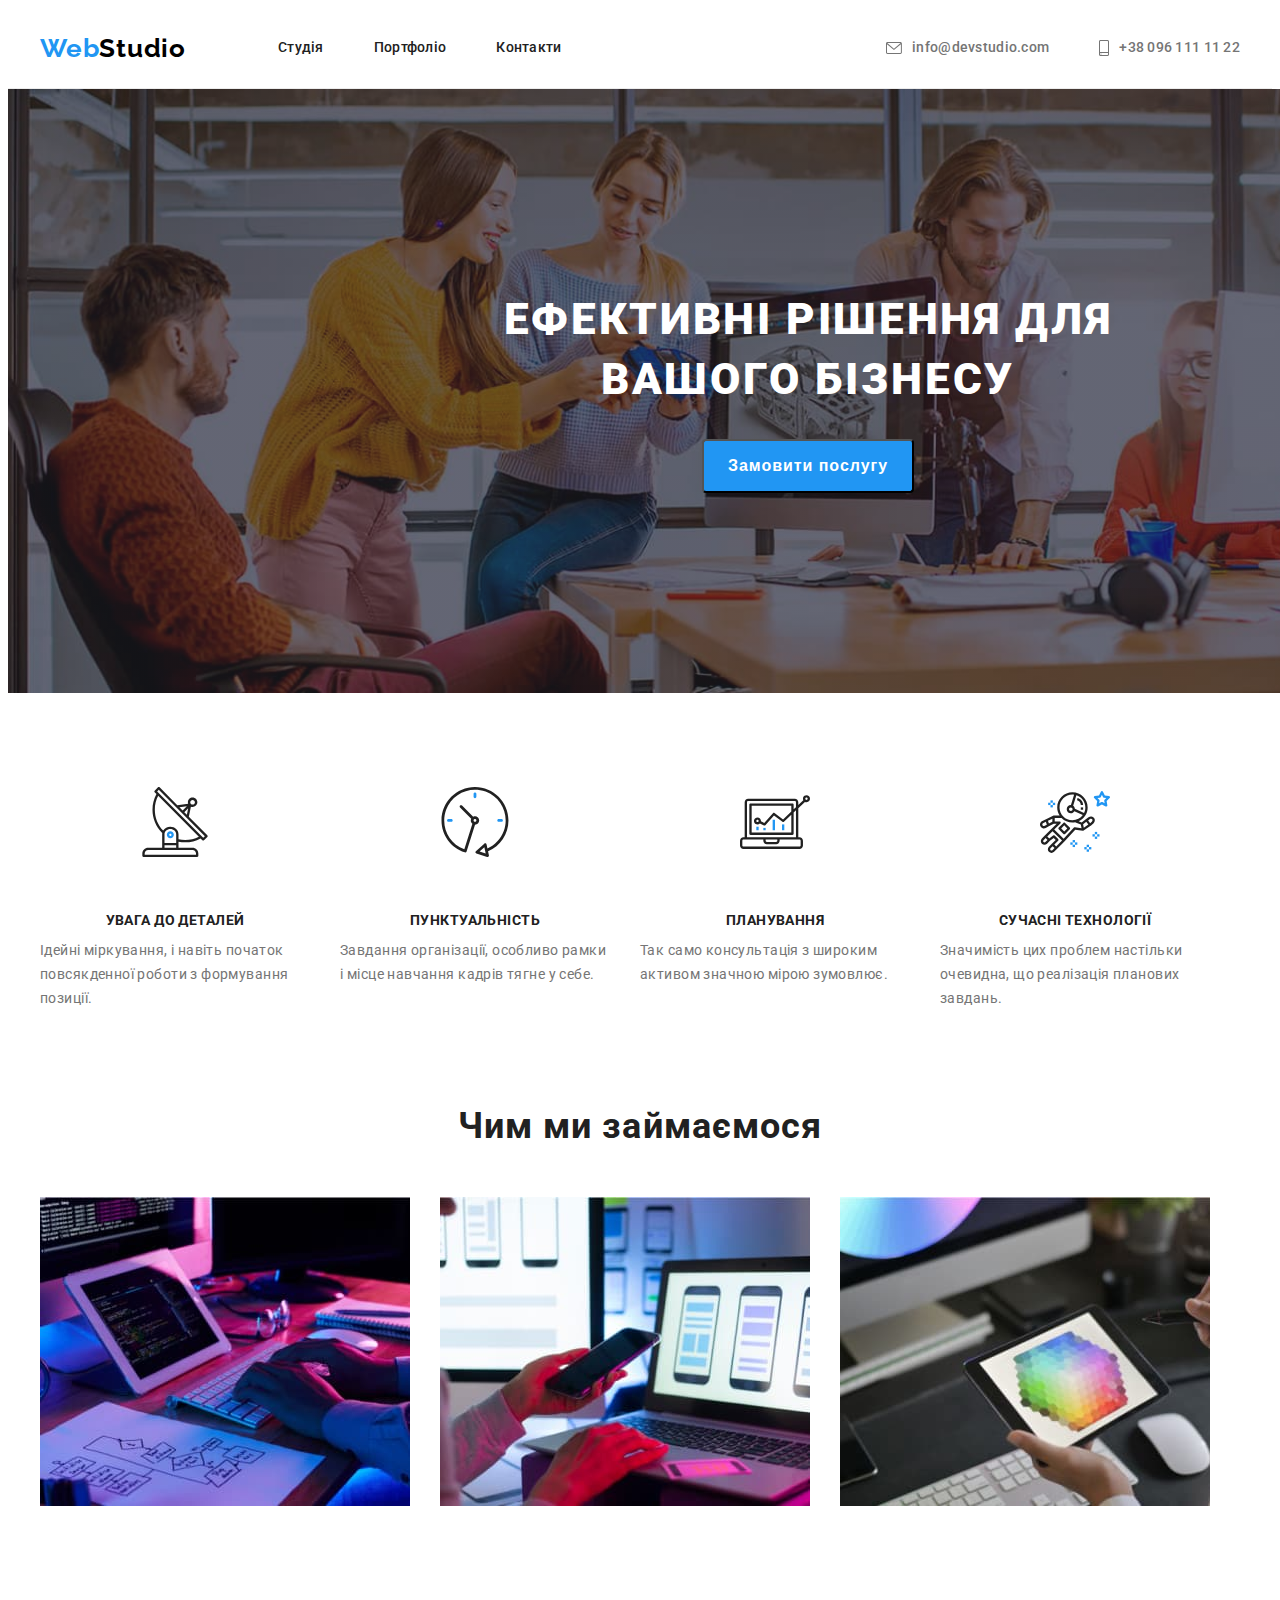
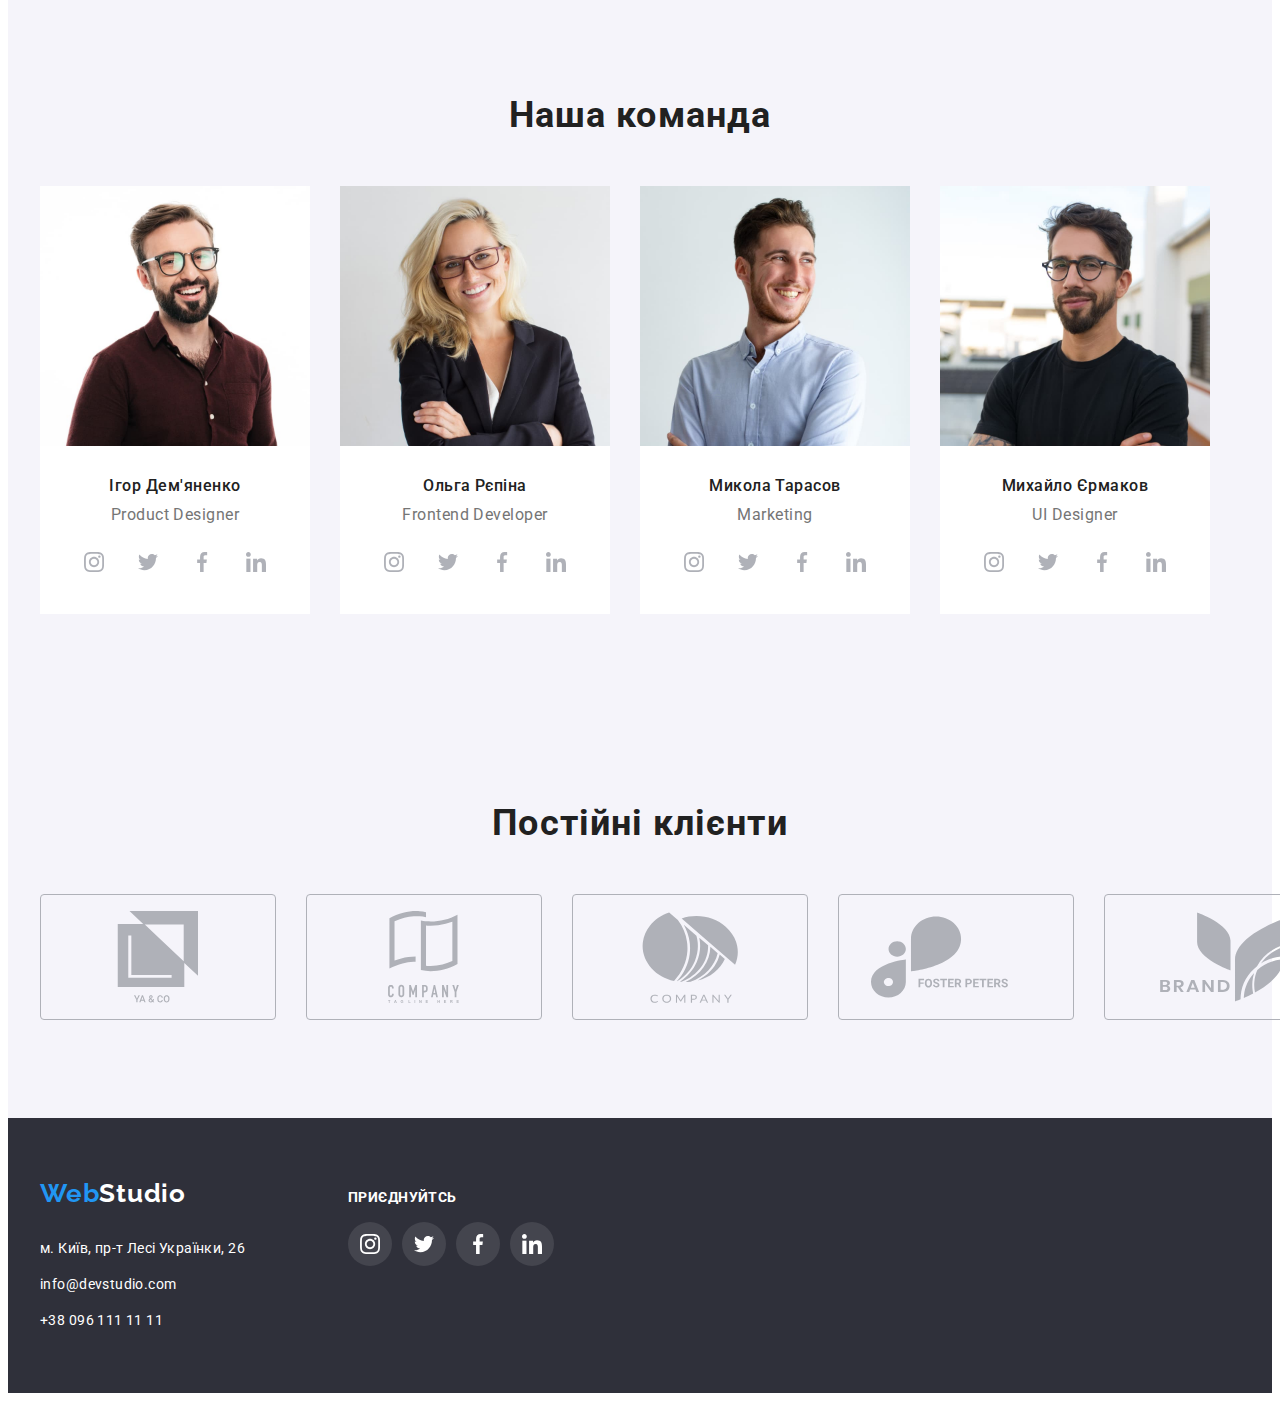
==== commit 39bf6929: "adrr fixed" ====
--- a/index.html
+++ b/index.html
@@ -31,7 +31,7 @@
      <ul class="list list-addr">
       <li>
         <a class="contact-header link" href="mailto:info@devstudio.com">
-           <svg class="envelope-icon" width="16" height="12">
+           <svg class="envelope-icon" width="16" height="16">
                         <use href="./images/sprite.svg#icon-envelope">
 
                         </use>
--- a/CSS/styles.css
+++ b/CSS/styles.css
@@ -37,7 +37,10 @@
     font-style: normal ;
 }
 .envelope-icon{
+    
+    align-items: center;
     margin-right: 10px;
+    fill: var(--secondary-text-color-studio);
 }
 .contact-header:hover .envelope-icon, 
 .contact-header:focus .envelope-icon
@@ -123,8 +126,9 @@
 {
     color: var(--hover_focus-color);
 }
- 
+
 .contact-header{
+    display: flex;
     font-style: normal;
     font-weight: 500;
     font-size: 14px;
@@ -134,7 +138,6 @@
     color: var(--secondary-text-color-studio);
     padding-top: 32px;
     padding-bottom: 32px;
-
 }
 .contact-header:hover,
 .contact-header:focus  {
@@ -143,6 +146,7 @@
 .contact-number{
     margin-left: 50px;
 }
+
 .modal-btn{
         font-style: normal;
         font-weight: 700;
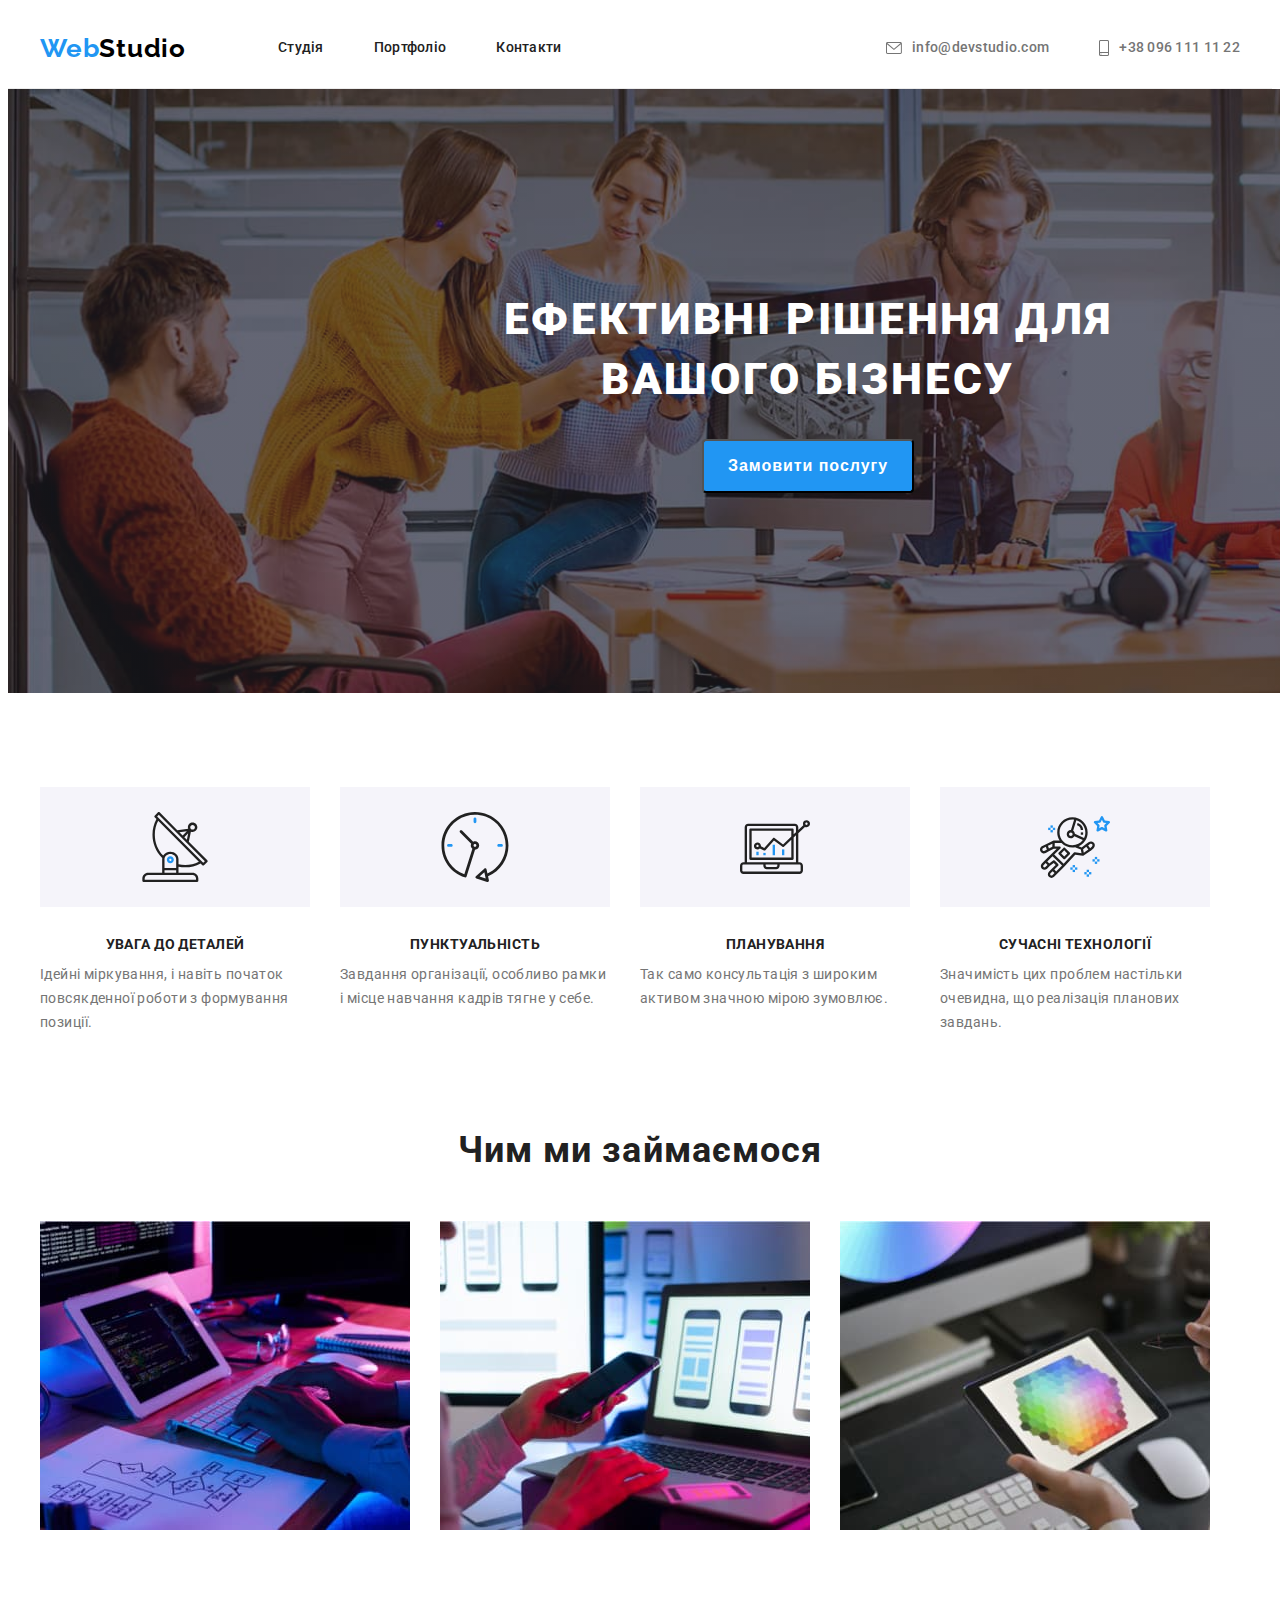
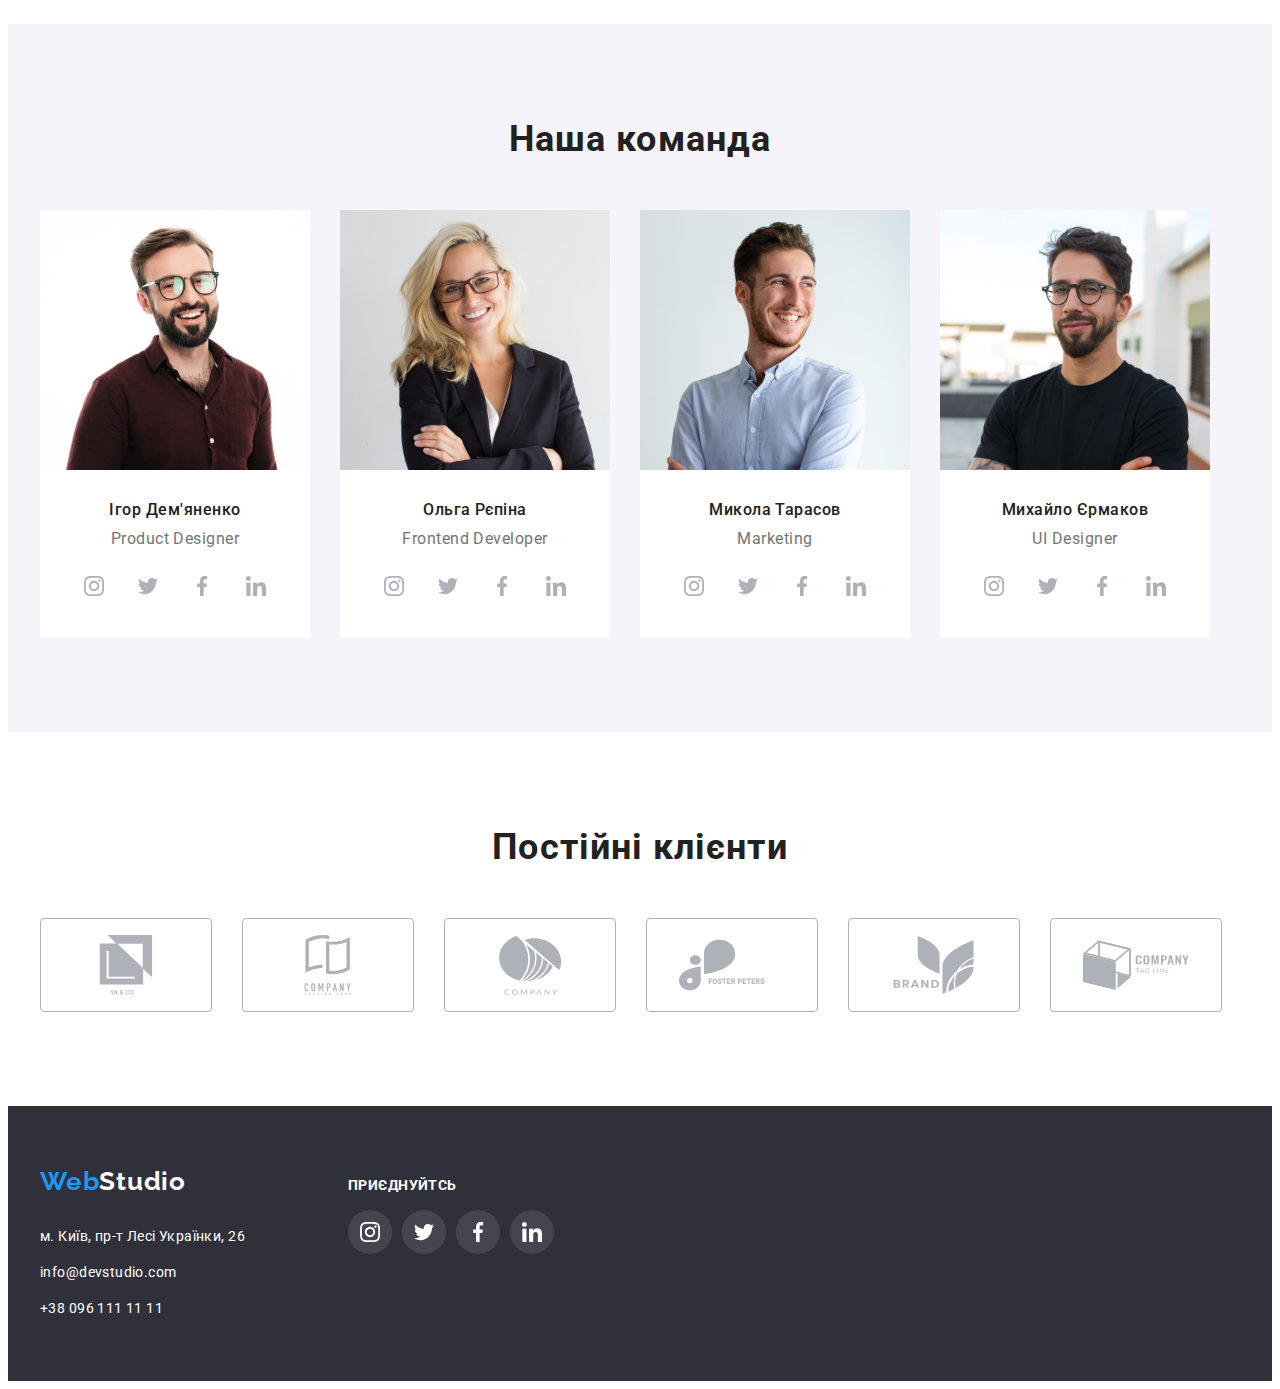
==== commit cab9d714: "fixed 1" ====
--- a/index.html
+++ b/index.html
@@ -66,38 +66,47 @@
       </h2>
       <ul class="list list-main-description">
         <li class="list list-main-description-item">
+          <div class="card-preference">
           <svg class="preferenc-icon" width="70" height="70">
                         <use href="./images/sprite.svg#icon-antenna">
 
                         </use>
                       </svg>
+
+          </div>
           <h3 class="main-sub-title">УВАГА ДО ДЕТАЛЕЙ</h3>
           <p class="about-description">Ідейні міркування, і навіть початок повсякденної роботи з формування позиції.</p>
         </li>
         <li class="list list-main-description-item">
+          <div class="card-preference">
           <svg class="preferenc-icon" width="70" height="70">
                         <use href="./images/sprite.svg#icon-clock">
 
                         </use>
                       </svg>
+                      </div>
           <h3 class="main-sub-title">ПУНКТУАЛЬНІСТЬ</h3>
           <p class="about-description">Завдання організації, особливо рамки і місце навчання кадрів тягне у себе.</p>
         </li>
         <li class="list list-main-description-item">
+          <div class="card-preference">
           <svg class="preferenc-icon" width="70" height="70">
                         <use href="./images/sprite.svg#icon-diagram">
 
                         </use>
                       </svg>
+                      </div>
           <h3 class="main-sub-title">ПЛАНУВАННЯ</h3>
           <p class="about-description">Так само консультація з широким активом значною мірою зумовлює.</p>
         </li>
         <li class="list list-main-description-item">
+          <div class="card-preference">
           <svg class="preferenc-icon" width="70" height="70">
                         <use href="./images/sprite.svg#icon-astronaut">
 
                         </use>
                       </svg>
+                      </div>
           <h3 class="main-sub-title">СУЧАСНІ ТЕХНОЛОГІЇ</h3>
           <p class="about-description">Значимість цих проблем настільки очевидна, що реалізація планових завдань.</p>
         </li>
@@ -266,11 +275,13 @@
       </div>
      </section>
 
-<section class="section section-secondary">
+<section class="section">
       <div class="our-team container">
       <h2 class="main-description">Постійні клієнти</h2>
       <ul class="list  list-our-team">
-        <li class="clients-icon-item"><a href="" class="link"><svg class="clients-icon" width="170" height="92">
+        <li class="clients-icon-item">
+          <a href="" class="link clients-icon" >
+          <svg  width="106" height="60">
                         <use href="./images/sprite.svg#icon-group-first">
 
                         </use>
@@ -278,7 +289,7 @@
                       </a>
           
       </li>
-        <li class="clients-icon-item"><a href="" class="link"><svg class="clients-icon" width="170" height="92">
+        <li class="clients-icon-item"><a href="" class="link clients-icon"><svg width="106" height="60">
                         <use href="./images/sprite.svg#icon-group-second">
 
                         </use>
@@ -287,7 +298,7 @@
           
       </li>
       
-        <li class="clients-icon-item"><a href="" class="link"><svg class="clients-icon" width="170" height="92">
+        <li class="clients-icon-item"><a href="" class="link clients-icon"><svg width="106" height="60">
                         <use href="./images/sprite.svg#icon-group-third">
 
                         </use>
@@ -295,7 +306,7 @@
                       </a>
           
       </li>
-      <li class="clients-icon-item"><a href="" class="link"><svg class="clients-icon" width="170" height="92">
+      <li class="clients-icon-item"><a href="" class="link clients-icon"><svg width="106" height="60">
                         <use href="./images/sprite.svg#icon-group-fourth">
 
                         </use>
@@ -303,7 +314,7 @@
                       </a>
           
       </li>
-        <li class="clients-icon-item"><a href="" class="link"><svg class="clients-icon" width="170" height="92">
+        <li class="clients-icon-item"><a href="" class="link clients-icon"><svg width="106" height="60">
                         <use href="./images/sprite.svg#icon-group-fifth">
 
                         </use>
@@ -311,7 +322,7 @@
                       </a>
           
       </li>
-        <li class="clients-icon-item"><a href="" class="link"><svg class="clients-icon" width="170" height="92">
+        <li class="clients-icon-item"><a href="" class="link clients-icon"><svg width="106" height="60">
                         <use href="./images/sprite.svg#icon-group-sixth">
 
                         </use>
@@ -356,9 +367,9 @@
         </div>
         
         <div class="footer-sociale">
-          <h3 class="footer-main-sub-title">ПРИЄДНУЙТСЬ</h3>
+          <p class="footer-main-sub-title">ПРИЄДНУЙТСЬ</p>
         
-        <div class="footer-sociale-item">
+        
           <ul class="footer-social-list list">
                   <li class="social-list-item">
                     <a class="footer-social-list-link" href="">
@@ -390,7 +401,7 @@
                   </li>
                 </ul>
               </div>
-        </div>
+        
         </div>
     </footer>
   </body>
--- a/CSS/styles.css
+++ b/CSS/styles.css
@@ -235,12 +235,7 @@
     width: 270px;
     justify-items: center;
 }
-.preferenc-icon{
-    display: block;
-    margin-left:auto;
-    margin-right: auto;
-    margin-bottom: 56px;
-}
+
 .list-main-description-item:not(:last-child){
     margin-right: 30px;
 }
@@ -254,6 +249,16 @@
         text-transform: uppercase;
         margin-bottom: 10px;
     
+}
+.card-preference{
+    display: flex;
+  
+    justify-content: center;
+    align-items: center;
+    width: 270px;
+    height: 120px;
+    margin-bottom: 30px;
+    background-color: #F5F4FA;
 }
 .section-secondary{
     
@@ -393,7 +398,6 @@
 .clients-icon{
 border: #AFB1B8 solid 1px;
 border-radius: 4px;
-padding: 16px 32px;
 } 
 
 .clients-icon:focus,
@@ -412,6 +416,15 @@
 {
     margin-right: 30px;
 }
+.clients-icon{
+    display: flex;
+    width:170px; 
+    height:92px;
+    justify-content: center;
+    align-items: center;
+
+}
+
 .logo-footer {
     color: #FFFFFF;
     margin-bottom: 28px;
@@ -423,7 +436,7 @@
 }
 .footer-container-flex{
     display: flex;
-    justify-content: start;
+    align-items:baseline;
 
 }
 .footer-contact{
@@ -432,7 +445,6 @@
 .footer-sociale {
          display: block;
          margin-left: 70px;
-         margin-top: 12px;
         font-style: normal;
         font-weight: 400;
         font-size: 14px;
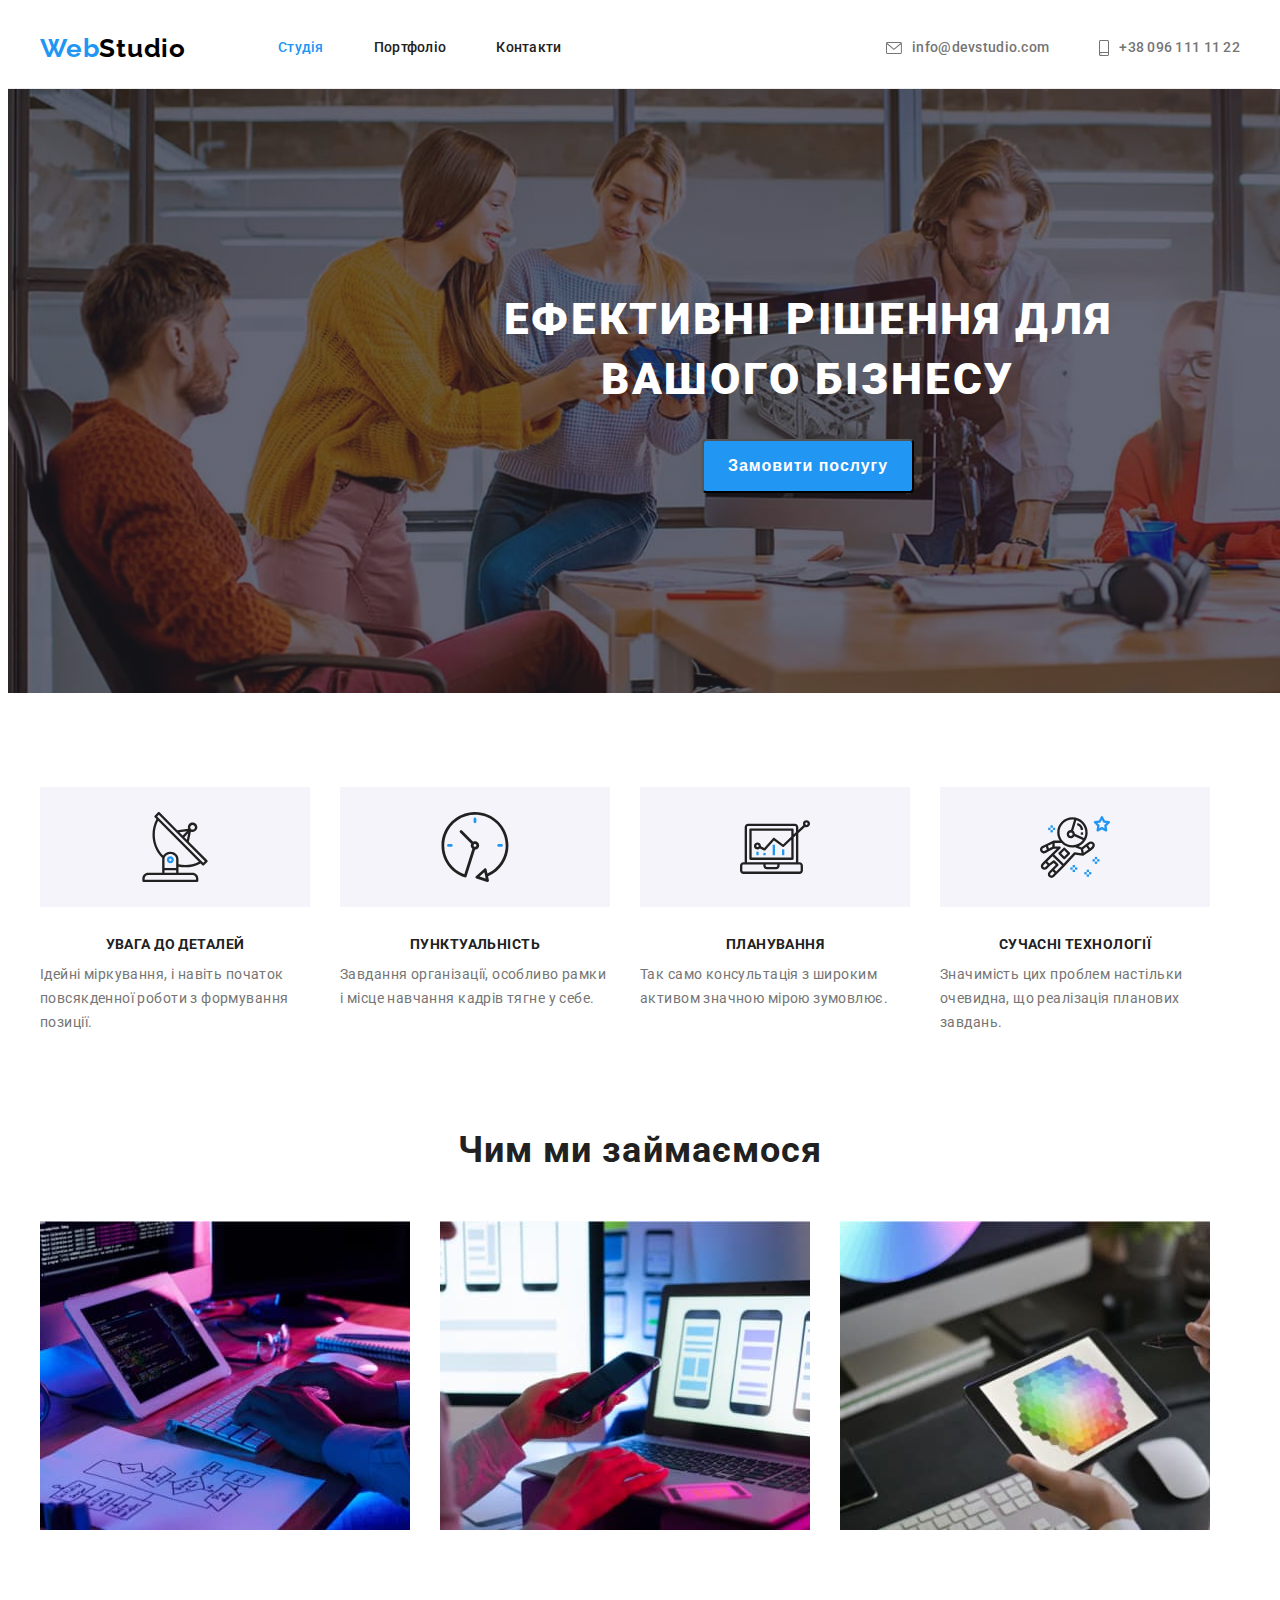
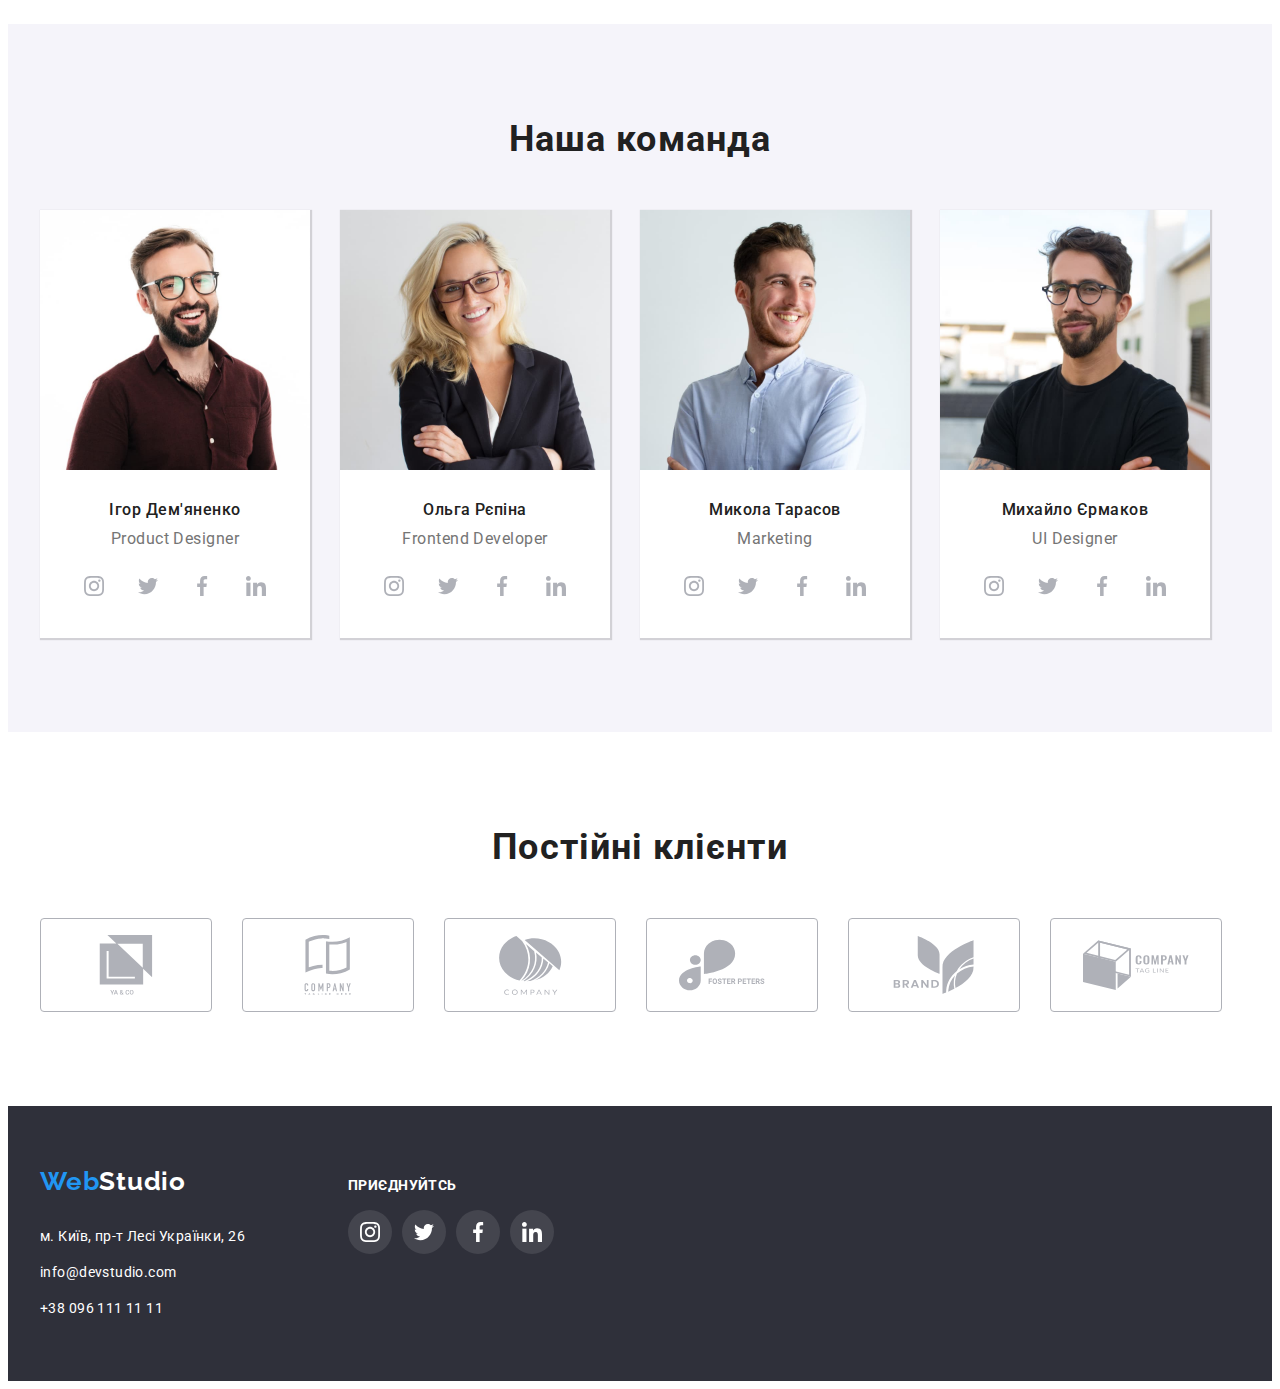
==== commit 4cf9d93d: "fixed_final" ====
--- a/index.html
+++ b/index.html
@@ -133,28 +133,28 @@
         <p class="about-img" lang="en"> Product Designer</p>
          <ul class="social-list list">
                   <li class="social-list-item">
-                    <a class="social-list-link" href="">
+                    <a class="social-list-link link" href="">
                       <svg class="social-list-icon" width="20" height="20">
                         <use href="./images/sprite.svg#icon-instagram"></use>
                       </svg>
                     </a>
                   </li>
                   <li class="social-list-item">
-                    <a class="social-list-link" href="">
+                    <a class="social-list-link link" href="">
                       <svg class="social-list-icon" width="20" height="20">
                         <use href="./images/sprite.svg#icon-twitter"></use>
                       </svg>
                     </a>
                   </li>
                   <li class="social-list-item">
-                    <a class="social-list-link" href="">
+                    <a class="social-list-link link" href="">
                       <svg class="social-list-icon" width="20" height="20">
                         <use href="./images/sprite.svg#icon-facebook"></use>
                       </svg>
                     </a>
                   </li>
                   <li class="social-list-item">
-                    <a class="social-list-link" href="">
+                    <a class="social-list-link link" href="">
                       <svg class="social-list-icon" width="20" height="20">
                         <use href="./images/sprite.svg#icon-linkedin"></use>
                       </svg>
@@ -169,28 +169,28 @@
         <p class="about-img" lang="en"> Frontend Developer</p>
         <ul class="social-list list">
                   <li class="social-list-item">
-                    <a class="social-list-link" href="">
+                    <a class="social-list-link link" href="">
                       <svg class="social-list-icon" width="20" height="20">
                         <use href="./images/sprite.svg#icon-instagram"></use>
                       </svg>
                     </a>
                   </li>
                   <li class="social-list-item">
-                    <a class="social-list-link" href="">
+                    <a class="social-list-link link" href="">
                       <svg class="social-list-icon" width="20" height="20">
                         <use href="./images/sprite.svg#icon-twitter"></use>
                       </svg>
                     </a>
                   </li>
                   <li class="social-list-item">
-                    <a class="social-list-link" href="">
+                    <a class="social-list-link link" href="">
                       <svg class="social-list-icon" width="20" height="20">
                         <use href="./images/sprite.svg#icon-facebook"></use>
                       </svg>
                     </a>
                   </li>
                   <li class="social-list-item">
-                    <a class="social-list-link" href="">
+                    <a class="social-list-link link" href="">
                       <svg class="social-list-icon" width="20" height="20">
                         <use href="./images/sprite.svg#icon-linkedin"></use>
                       </svg>
@@ -205,28 +205,28 @@
         <p class="about-img" lang="en"> Marketing</p>
         <ul class="social-list list">
                   <li class="social-list-item">
-                    <a class="social-list-link" href="">
+                    <a class="social-list-link link" href="">
                       <svg class="social-list-icon" width="20" height="20">
                         <use href="./images/sprite.svg#icon-instagram"></use>
                       </svg>
                     </a>
                   </li>
                   <li class="social-list-item">
-                    <a class="social-list-link" href="">
+                    <a class="social-list-link link" href="">
                       <svg class="social-list-icon" width="20" height="20">
                         <use href="./images/sprite.svg#icon-twitter"></use>
                       </svg>
                     </a>
                   </li>
                   <li class="social-list-item">
-                    <a class="social-list-link" href="">
+                    <a class="social-list-link link" href="">
                       <svg class="social-list-icon" width="20" height="20">
                         <use href="./images/sprite.svg#icon-facebook"></use>
                       </svg>
                     </a>
                   </li>
                   <li class="social-list-item">
-                    <a class="social-list-link" href="">
+                    <a class="social-list-link link" href="">
                       <svg class="social-list-icon" width="20" height="20">
                         <use href="./images/sprite.svg#icon-linkedin"></use>
                       </svg>
@@ -241,28 +241,28 @@
         <p class="about-img" lang="en"> UI Designer</p>
         <ul class="social-list list">
                   <li class="social-list-item">
-                    <a class="social-list-link" href="">
+                    <a class="social-list-link link" href="">
                       <svg class="social-list-icon" width="20" height="20">
                         <use href="./images/sprite.svg#icon-instagram"></use>
                       </svg>
                     </a>
                   </li>
                   <li class="social-list-item">
-                    <a class="social-list-link" href="">
+                    <a class="social-list-link link" href="">
                       <svg class="social-list-icon" width="20" height="20">
                         <use href="./images/sprite.svg#icon-twitter"></use>
                       </svg>
                     </a>
                   </li>
                   <li class="social-list-item">
-                    <a class="social-list-link" href="">
+                    <a class="social-list-link link" href="">
                       <svg class="social-list-icon" width="20" height="20">
                         <use href="./images/sprite.svg#icon-facebook"></use>
                       </svg>
                     </a>
                   </li>
                   <li class="social-list-item">
-                    <a class="social-list-link" href="">
+                    <a class="social-list-link link" href="">
                       <svg class="social-list-icon" width="20" height="20">
                         <use href="./images/sprite.svg#icon-linkedin"></use>
                       </svg>
--- a/CSS/styles.css
+++ b/CSS/styles.css
@@ -59,7 +59,9 @@
 }
 .link{
     text-decoration: none;
-}
+    outline:transparent;
+}
+
 .container{
     width: 1200px;
     padding-left: 15px;
@@ -121,7 +123,7 @@
 
 .nav-list-link:hover,
 .nav-list-link:focus,
-.visited_studio:visited,
+.visited_studio,
 .visited_portfolio:visited
 {
     color: var(--hover_focus-color);
@@ -285,6 +287,7 @@
 .work-card:not(:last-child){
 margin-right: 30px;
 
+
 }
 .work-list-wrap{
    justify-content: center;
@@ -301,6 +304,10 @@
 
 }
 
+.our-team-item {
+    box-shadow: 1px 1px 1px 1px rgba(0, 0, 0, 0.14);
+
+}
 .name-img{
         font-style: normal;
         font-weight: 500;
@@ -527,7 +534,7 @@
         letter-spacing: 0.03em;
         cursor: pointer;
         background-color: var(--section-secondary-color);
-        
+        border: transparent;
 
 }
 .list-buttom-item:not(:last-child){
@@ -542,6 +549,9 @@
 .portfolio-butn:focus
  { background: var(--hover_focus-color);
     color: #ffffff;
+    box-shadow: 0px 2px 2px  rgba(0, 0, 0, 0.12);
+    box-shadow: 0px 1px 2px rgba(0, 0, 0, 0.08);
+    box-shadow: 0px 3px 1px rgba(0, 0, 0, 0.1);
  }
  .card-portfolio{
 padding: 20px 24px;
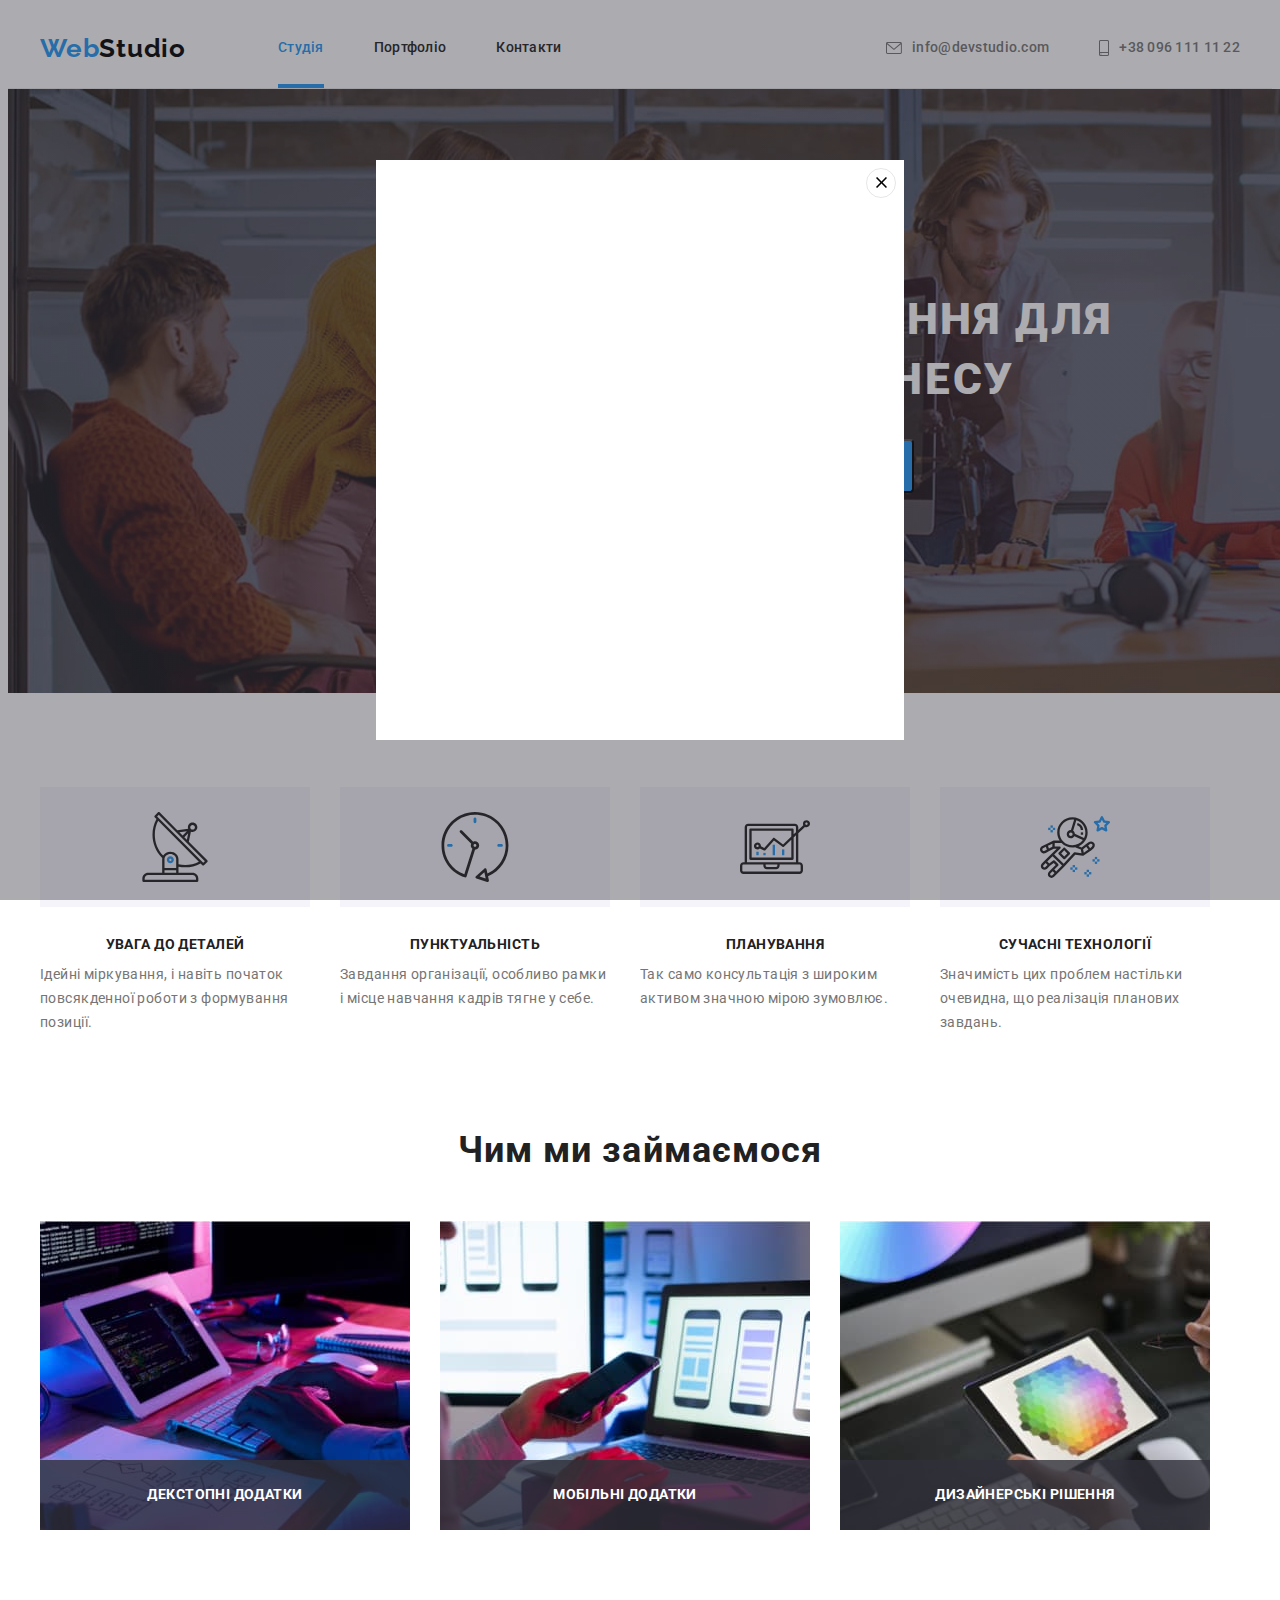
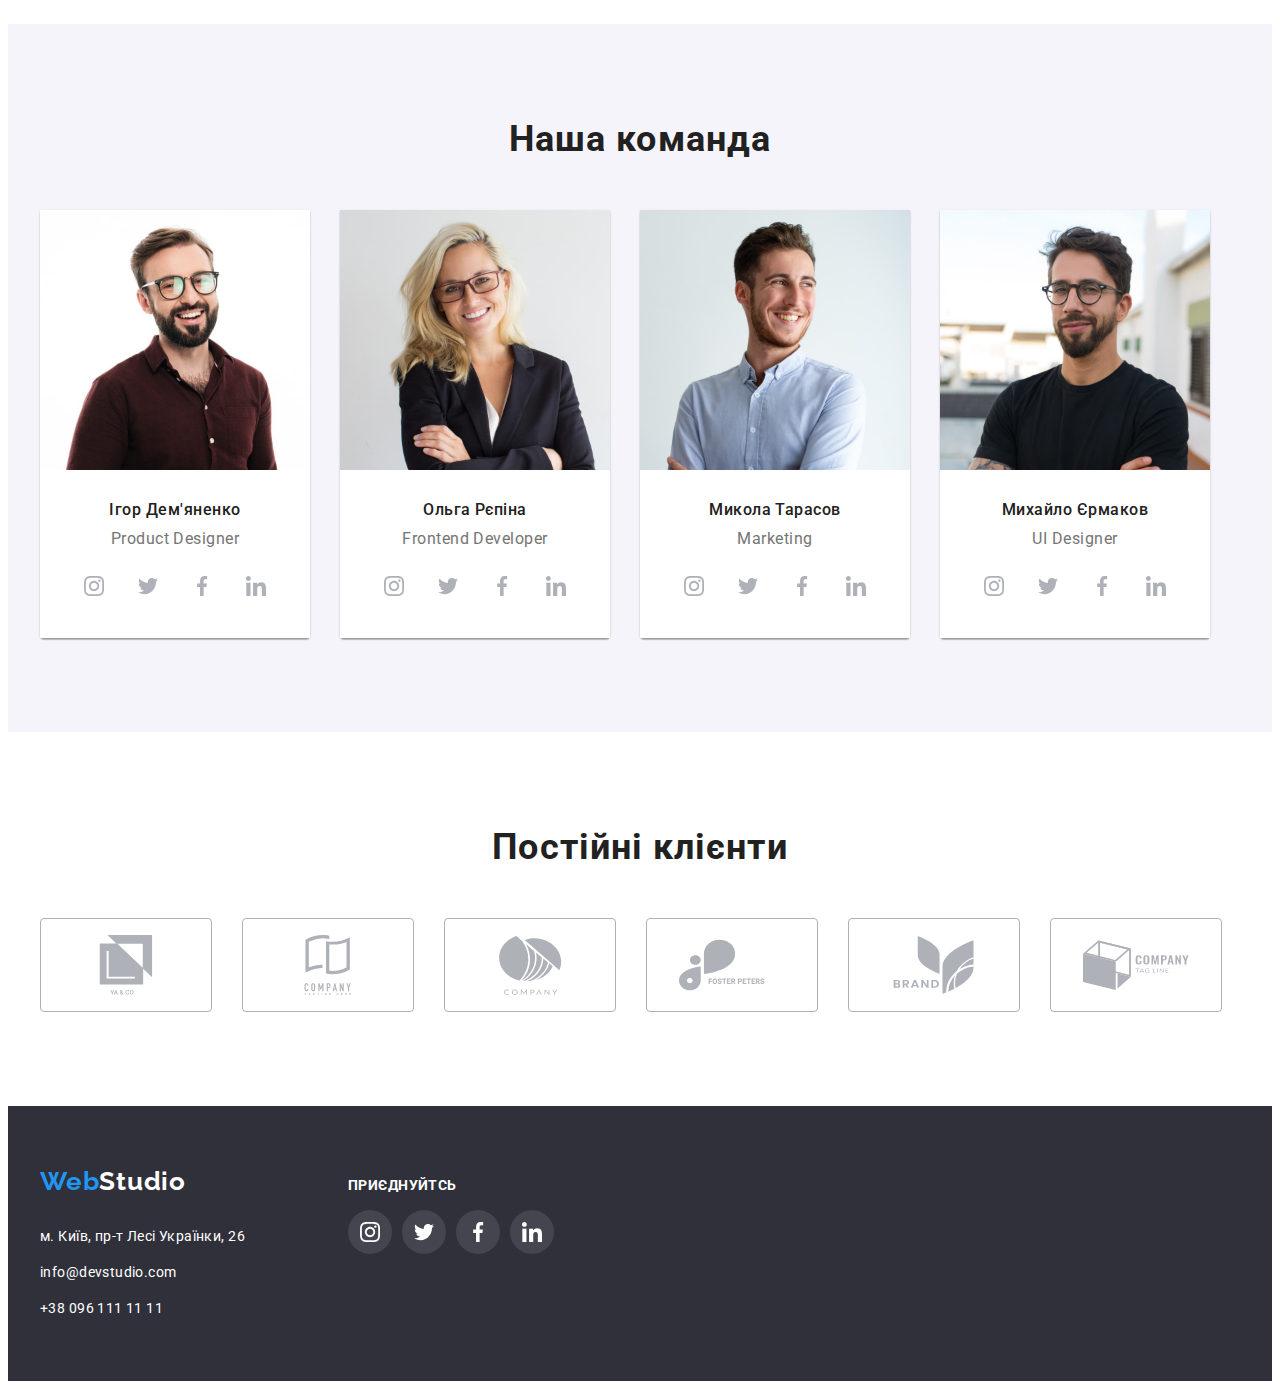
==== commit 0b09637f: "final fexeded" ====
--- a/index.html
+++ b/index.html
@@ -1,354 +1,363 @@
 <!DOCTYPE html>
 <html lang="uk">
-  <head>
-    <meta charset="UTF-8" />
-    <meta http-equiv="X-UA-Compatible" content="IE=edge" />
-    <meta name="viewport" content="width=device-width, initial-scale=1.0" />
-    <title>Document</title>
-    <link rel="preconnect" href="https://fonts.googleapis.com"><link rel="preconnect" href="https://fonts.gstatic.com" crossorigin><link href="https://fonts.googleapis.com/css2?family=Raleway:wght@700&family=Roboto:wght@400;500;700;900&display=swap" rel="stylesheet">
-    <link rel="stylesheet" href="https://cdnjs.cloudflare.com/ajax/libs/modern-normalize/1.1.0/modern-normalize.min.css" integrity="sha512-wpPYUAdjBVSE4KJnH1VR1HeZfpl1ub8YT/NKx4PuQ5NmX2tKuGu6U/JRp5y+Y8XG2tV+wKQpNHVUX03MfMFn9Q==" crossorigin="anonymous" referrerpolicy="no-referrer" />
-    <link rel="stylesheet" href="./CSS/styles.css">
-  </head>
-  <body>
-    <header>
-      <div class="header-container container">
+
+<head>
+  <meta charset="UTF-8" />
+  <meta http-equiv="X-UA-Compatible" content="IE=edge" />
+  <meta name="viewport" content="width=device-width, initial-scale=1.0" />
+  <title>Document</title>
+  <link rel="preconnect" href="https://fonts.googleapis.com">
+  <link rel="preconnect" href="https://fonts.gstatic.com" crossorigin>
+  <link href="https://fonts.googleapis.com/css2?family=Raleway:wght@700&family=Roboto:wght@400;500;700;900&display=swap"
+    rel="stylesheet">
+  <link rel="stylesheet" href="https://cdnjs.cloudflare.com/ajax/libs/modern-normalize/1.1.0/modern-normalize.min.css"
+    integrity="sha512-wpPYUAdjBVSE4KJnH1VR1HeZfpl1ub8YT/NKx4PuQ5NmX2tKuGu6U/JRp5y+Y8XG2tV+wKQpNHVUX03MfMFn9Q=="
+    crossorigin="anonymous" referrerpolicy="no-referrer" />
+  <link rel="stylesheet" href="./CSS/styles.css">
+</head>
+
+<body>
+  <header>
+    <div class="header-container container">
       <nav class="navigation">
-      <a class="logo link" href="" lang="en">
-        <span class="logo-start">Web</span>Studio
-      </a>
-      <ul class="nav-list list">
-        <li class="nav-list-item">
-          <a class="nav-list-link link visited_studio"  href="index.html">Студія</a>
+        <a class="logo link" href="" lang="en">
+          <span class="logo-start">Web</span>Studio
+        </a>
+        <ul class="nav-list list">
+          <li class="nav-list-item">
+            <a class="nav-list-link link visited_studio" href="index.html">Студія</a>
+          </li>
+          <li class="nav-list-item">
+            <a class="nav-list-link link " href="portfolio.html">Портфоліо</a>
+            </liclas="nav-list-item">
+          <li class="nav-list-item">
+            <a class="nav-list-link link " href="">Контакти</a>
+            </liclas="nav-list-item">
+        </ul>
+      </nav>
+      <ul class="list list-addr">
+        <li>
+          <a class="contact-header link" href="mailto:info@devstudio.com">
+            <svg class="envelope-icon" width="16" height="16">
+              <use href="./images/sprite.svg#icon-envelope">
+
+              </use>
+            </svg> info@devstudio.com
+          </a>
         </li>
-        <li class="nav-list-item">
-          <a class="nav-list-link link " href="portfolio.html">Портфоліо</a>
-        </liclas="nav-list-item">
-        <li class="nav-list-item">
-          <a class="nav-list-link link " href="">Контакти</a>
-        </liclas="nav-list-item">
-        </ul>
-    </nav>
-     <ul class="list list-addr">
-      <li>
-        <a class="contact-header link" href="mailto:info@devstudio.com">
-           <svg class="envelope-icon" width="16" height="16">
-                        <use href="./images/sprite.svg#icon-envelope">
-
-                        </use>
-                      </svg> info@devstudio.com
-        </a>
-      </li>
-      <li class="contact-number"> 
-        <a class="contact-header link" href="tel:+380961111111">
-           <svg class="envelope-icon" width="10" height="16">
-                        <use href="./images/sprite.svg#icon-smartphone">
-
-                        </use>
-                      </svg>+38 096 111 11 22
-        </a>
-      </li>
+        <li class="contact-number">
+          <a class="contact-header link" href="tel:+380961111111">
+            <svg class="envelope-icon" width="10" height="16">
+              <use href="./images/sprite.svg#icon-smartphone">
+
+              </use>
+            </svg>+38 096 111 11 22
+          </a>
+        </li>
       </ul>
-      </div>
-    </header>
-    <main>
-      <section class="section-main">
-        
-        <!-- <img src="./images/what-do-we-do-1.jpg" alt="робочий  стіл блок-схема" width="1600" height="600"> -->
-        <div class="main-section-wrapp container">
-          <h1 class="main-title">Ефективні рішення для вашого бізнесу</h1>
-          <button class="modal-btn" type="button">Замовити послугу</button>
-        </div>
-      </section>
+    </div>
+  </header>
+  <main>
+    <section class="section-main">
+
+      <!-- <img src="./images/what-do-we-do-1.jpg" alt="робочий  стіл блок-схема" width="1600" height="600"> -->
+      <div class="main-section-wrapp container">
+        <h1 class="main-title">Ефективні рішення для вашого бізнесу</h1>
+        <button class="modal-btn" type="button" data-modal-open>Замовити послугу</button>
+      </div>
+    </section>
     <section class="section description-preference ">
       <div class="description-preference-wrap container">
-      <h2 class="visually-hidden main-description">
-        Наші переваги
-      </h2>
-      <ul class="list list-main-description">
-        <li class="list list-main-description-item">
-          <div class="card-preference">
-          <svg class="preferenc-icon" width="70" height="70">
-                        <use href="./images/sprite.svg#icon-antenna">
-
-                        </use>
-                      </svg>
-
-          </div>
-          <h3 class="main-sub-title">УВАГА ДО ДЕТАЛЕЙ</h3>
-          <p class="about-description">Ідейні міркування, і навіть початок повсякденної роботи з формування позиції.</p>
-        </li>
-        <li class="list list-main-description-item">
-          <div class="card-preference">
-          <svg class="preferenc-icon" width="70" height="70">
-                        <use href="./images/sprite.svg#icon-clock">
-
-                        </use>
-                      </svg>
-                      </div>
-          <h3 class="main-sub-title">ПУНКТУАЛЬНІСТЬ</h3>
-          <p class="about-description">Завдання організації, особливо рамки і місце навчання кадрів тягне у себе.</p>
-        </li>
-        <li class="list list-main-description-item">
-          <div class="card-preference">
-          <svg class="preferenc-icon" width="70" height="70">
-                        <use href="./images/sprite.svg#icon-diagram">
-
-                        </use>
-                      </svg>
-                      </div>
-          <h3 class="main-sub-title">ПЛАНУВАННЯ</h3>
-          <p class="about-description">Так само консультація з широким активом значною мірою зумовлює.</p>
-        </li>
-        <li class="list list-main-description-item">
-          <div class="card-preference">
-          <svg class="preferenc-icon" width="70" height="70">
-                        <use href="./images/sprite.svg#icon-astronaut">
-
-                        </use>
-                      </svg>
-                      </div>
-          <h3 class="main-sub-title">СУЧАСНІ ТЕХНОЛОГІЇ</h3>
-          <p class="about-description">Значимість цих проблем настільки очевидна, що реалізація планових завдань.</p>
-        </li>
-      </ul >
+        <h2 class="visually-hidden main-description">
+          Наші переваги
+        </h2>
+        <ul class="list list-main-description">
+          <li class="list list-main-description-item">
+            <div class="card-preference">
+              <svg class="preferenc-icon" width="70" height="70">
+                <use href="./images/sprite.svg#icon-antenna">
+
+                </use>
+              </svg>
+
+            </div>
+            <h3 class="main-sub-title">УВАГА ДО ДЕТАЛЕЙ</h3>
+            <p class="about-description">Ідейні міркування, і навіть початок повсякденної роботи з формування позиції.
+            </p>
+          </li>
+          <li class="list list-main-description-item">
+            <div class="card-preference">
+              <svg class="preferenc-icon" width="70" height="70">
+                <use href="./images/sprite.svg#icon-clock">
+
+                </use>
+              </svg>
+            </div>
+            <h3 class="main-sub-title">ПУНКТУАЛЬНІСТЬ</h3>
+            <p class="about-description">Завдання організації, особливо рамки і місце навчання кадрів тягне у себе.</p>
+          </li>
+          <li class="list list-main-description-item">
+            <div class="card-preference">
+              <svg class="preferenc-icon" width="70" height="70">
+                <use href="./images/sprite.svg#icon-diagram">
+
+                </use>
+              </svg>
+            </div>
+            <h3 class="main-sub-title">ПЛАНУВАННЯ</h3>
+            <p class="about-description">Так само консультація з широким активом значною мірою зумовлює.</p>
+          </li>
+          <li class="list list-main-description-item">
+            <div class="card-preference">
+              <svg class="preferenc-icon" width="70" height="70">
+                <use href="./images/sprite.svg#icon-astronaut">
+
+                </use>
+              </svg>
+            </div>
+            <h3 class="main-sub-title">СУЧАСНІ ТЕХНОЛОГІЇ</h3>
+            <p class="about-description">Значимість цих проблем настільки очевидна, що реалізація планових завдань.</p>
+          </li>
+        </ul>
       </div>
     </section>
     <section class="section">
-       <div class="work-list-wrap container">
-      <h2 class="main-description">Чим ми займаємося</h2>
-      <ul class="list  work-list">
-        <li class="work-card"><img src="./images/what-do-we-do-1.jpg" alt="робочий  стіл блок-схема" width="370" height="270"></li>
-        <li class="work-card"><img src="./images/what-do-we-do-2.jpg" alt="робота з мобільним телефоном" width="370" height="270"></li>
-        <li class="work-card"><img src="./images/what-do-we-do-3.jpg" alt="робота з вибором кольору" width="370" height="270"></li>
-      </ul>
-      </div>
-     </section>
-     <section class="section section-secondary">
+      <div class="work-list-wrap container">
+        <h2 class="main-description">Чим ми займаємося</h2>
+        <ul class="list  work-list">
+          <li class="work-card"><img src="./images/what-do-we-do-1.jpg" alt="робочий  стіл блок-схема" width="370"
+              height="270"><div class="about-card"><p class="description-work-card">декстопні додатки</p></div></li>
+          <li class="work-card"><img src="./images/what-do-we-do-2.jpg" alt="робота з мобільним телефоном" width="370"
+              height="270"><div class="about-card"><p class="description-work-card">мобільні додатки</p></div></li>
+          <li class="work-card"><img src="./images/what-do-we-do-3.jpg" alt="робота з вибором кольору" width="370"
+              height="270"><div class="about-card"><p class="description-work-card">дизайнерські рішення</p></div></li>
+        </ul>
+      </div>
+    </section>
+    <section class="section section-secondary">
       <div class="our-team container">
-      <h2 class="main-description">Наша команда</h2>
-      <ul class="list  list-our-team">
-        <li class="our-team-item"><img src="./images/team-card-1.jpg" alt="Ігор Дем'яненко" width="270" height="270">
-        <div class="description-emploer">
-          <h3 class="name-img">Ігор Дем'яненко</h3>
-        <p class="about-img" lang="en"> Product Designer</p>
-         <ul class="social-list list">
-                  <li class="social-list-item">
-                    <a class="social-list-link link" href="">
-                      <svg class="social-list-icon" width="20" height="20">
-                        <use href="./images/sprite.svg#icon-instagram"></use>
-                      </svg>
-                    </a>
-                  </li>
-                  <li class="social-list-item">
-                    <a class="social-list-link link" href="">
-                      <svg class="social-list-icon" width="20" height="20">
-                        <use href="./images/sprite.svg#icon-twitter"></use>
-                      </svg>
-                    </a>
-                  </li>
-                  <li class="social-list-item">
-                    <a class="social-list-link link" href="">
-                      <svg class="social-list-icon" width="20" height="20">
-                        <use href="./images/sprite.svg#icon-facebook"></use>
-                      </svg>
-                    </a>
-                  </li>
-                  <li class="social-list-item">
-                    <a class="social-list-link link" href="">
-                      <svg class="social-list-icon" width="20" height="20">
-                        <use href="./images/sprite.svg#icon-linkedin"></use>
-                      </svg>
-                    </a>
-                  </li>
-                </ul> 
-      </div>  
-      </li>
-        <li class="our-team-item"><img src="./images/team-card-2.jpg" alt="Ольга Рєпіна" width="270" height="270">
-        <div class="description-emploer">
-          <h3 class="name-img">Ольга Рєпіна</h3>
-        <p class="about-img" lang="en"> Frontend Developer</p>
-        <ul class="social-list list">
-                  <li class="social-list-item">
-                    <a class="social-list-link link" href="">
-                      <svg class="social-list-icon" width="20" height="20">
-                        <use href="./images/sprite.svg#icon-instagram"></use>
-                      </svg>
-                    </a>
-                  </li>
-                  <li class="social-list-item">
-                    <a class="social-list-link link" href="">
-                      <svg class="social-list-icon" width="20" height="20">
-                        <use href="./images/sprite.svg#icon-twitter"></use>
-                      </svg>
-                    </a>
-                  </li>
-                  <li class="social-list-item">
-                    <a class="social-list-link link" href="">
-                      <svg class="social-list-icon" width="20" height="20">
-                        <use href="./images/sprite.svg#icon-facebook"></use>
-                      </svg>
-                    </a>
-                  </li>
-                  <li class="social-list-item">
-                    <a class="social-list-link link" href="">
-                      <svg class="social-list-icon" width="20" height="20">
-                        <use href="./images/sprite.svg#icon-linkedin"></use>
-                      </svg>
-                    </a>
-                  </li>
-                </ul>  
-      </div>  
-      </li>
-        <li class="our-team-item"><img src="./images/team-card-3.jpg" alt="Микола Тарасов" width="270" height="270">
-        <div class="description-emploer">
-          <h3 class="name-img">Микола Тарасов</h3>
-        <p class="about-img" lang="en"> Marketing</p>
-        <ul class="social-list list">
-                  <li class="social-list-item">
-                    <a class="social-list-link link" href="">
-                      <svg class="social-list-icon" width="20" height="20">
-                        <use href="./images/sprite.svg#icon-instagram"></use>
-                      </svg>
-                    </a>
-                  </li>
-                  <li class="social-list-item">
-                    <a class="social-list-link link" href="">
-                      <svg class="social-list-icon" width="20" height="20">
-                        <use href="./images/sprite.svg#icon-twitter"></use>
-                      </svg>
-                    </a>
-                  </li>
-                  <li class="social-list-item">
-                    <a class="social-list-link link" href="">
-                      <svg class="social-list-icon" width="20" height="20">
-                        <use href="./images/sprite.svg#icon-facebook"></use>
-                      </svg>
-                    </a>
-                  </li>
-                  <li class="social-list-item">
-                    <a class="social-list-link link" href="">
-                      <svg class="social-list-icon" width="20" height="20">
-                        <use href="./images/sprite.svg#icon-linkedin"></use>
-                      </svg>
-                    </a>
-                  </li>
-                </ul>  
-      </div>  
-      </li>
-        <li class="our-team-item"><img src="./images/team-card-4.jpg" alt="Михайло Єрмаков" width="270" height="270">
-        <div class="description-emploer">
-          <h3 class="name-img">Михайло Єрмаков</h3>
-        <p class="about-img" lang="en"> UI Designer</p>
-        <ul class="social-list list">
-                  <li class="social-list-item">
-                    <a class="social-list-link link" href="">
-                      <svg class="social-list-icon" width="20" height="20">
-                        <use href="./images/sprite.svg#icon-instagram"></use>
-                      </svg>
-                    </a>
-                  </li>
-                  <li class="social-list-item">
-                    <a class="social-list-link link" href="">
-                      <svg class="social-list-icon" width="20" height="20">
-                        <use href="./images/sprite.svg#icon-twitter"></use>
-                      </svg>
-                    </a>
-                  </li>
-                  <li class="social-list-item">
-                    <a class="social-list-link link" href="">
-                      <svg class="social-list-icon" width="20" height="20">
-                        <use href="./images/sprite.svg#icon-facebook"></use>
-                      </svg>
-                    </a>
-                  </li>
-                  <li class="social-list-item">
-                    <a class="social-list-link link" href="">
-                      <svg class="social-list-icon" width="20" height="20">
-                        <use href="./images/sprite.svg#icon-linkedin"></use>
-                      </svg>
-                    </a>
-                  </li>
-                </ul>  
-      </div>  
-      </li>
-      </ul>
-      </div>
-     </section>
-
-<section class="section">
+        <h2 class="main-description">Наша команда</h2>
+        <ul class="list  list-our-team">
+          <li class="our-team-item"><img src="./images/team-card-1.jpg" alt="Ігор Дем'яненко" width="270" height="270">
+            <div class="description-emploer">
+              <h3 class="name-img">Ігор Дем'яненко</h3>
+              <p class="about-img" lang="en"> Product Designer</p>
+              <ul class="social-list list">
+                <li class="social-list-item">
+                  <a class="social-list-link link" href="">
+                    <svg class="social-list-icon" width="20" height="20">
+                      <use href="./images/sprite.svg#icon-instagram"></use>
+                    </svg>
+                  </a>
+                </li>
+                <li class="social-list-item">
+                  <a class="social-list-link link" href="">
+                    <svg class="social-list-icon" width="20" height="20">
+                      <use href="./images/sprite.svg#icon-twitter"></use>
+                    </svg>
+                  </a>
+                </li>
+                <li class="social-list-item">
+                  <a class="social-list-link link" href="">
+                    <svg class="social-list-icon" width="20" height="20">
+                      <use href="./images/sprite.svg#icon-facebook"></use>
+                    </svg>
+                  </a>
+                </li>
+                <li class="social-list-item">
+                  <a class="social-list-link link" href="">
+                    <svg class="social-list-icon" width="20" height="20">
+                      <use href="./images/sprite.svg#icon-linkedin"></use>
+                    </svg>
+                  </a>
+                </li>
+              </ul>
+            </div>
+          </li>
+          <li class="our-team-item"><img src="./images/team-card-2.jpg" alt="Ольга Рєпіна" width="270" height="270">
+            <div class="description-emploer">
+              <h3 class="name-img">Ольга Рєпіна</h3>
+              <p class="about-img" lang="en"> Frontend Developer</p>
+              <ul class="social-list list">
+                <li class="social-list-item">
+                  <a class="social-list-link link" href="">
+                    <svg class="social-list-icon" width="20" height="20">
+                      <use href="./images/sprite.svg#icon-instagram"></use>
+                    </svg>
+                  </a>
+                </li>
+                <li class="social-list-item">
+                  <a class="social-list-link link" href="">
+                    <svg class="social-list-icon" width="20" height="20">
+                      <use href="./images/sprite.svg#icon-twitter"></use>
+                    </svg>
+                  </a>
+                </li>
+                <li class="social-list-item">
+                  <a class="social-list-link link" href="">
+                    <svg class="social-list-icon" width="20" height="20">
+                      <use href="./images/sprite.svg#icon-facebook"></use>
+                    </svg>
+                  </a>
+                </li>
+                <li class="social-list-item">
+                  <a class="social-list-link link" href="">
+                    <svg class="social-list-icon" width="20" height="20">
+                      <use href="./images/sprite.svg#icon-linkedin"></use>
+                    </svg>
+                  </a>
+                </li>
+              </ul>
+            </div>
+          </li>
+          <li class="our-team-item"><img src="./images/team-card-3.jpg" alt="Микола Тарасов" width="270" height="270">
+            <div class="description-emploer">
+              <h3 class="name-img">Микола Тарасов</h3>
+              <p class="about-img" lang="en"> Marketing</p>
+              <ul class="social-list list">
+                <li class="social-list-item">
+                  <a class="social-list-link link" href="">
+                    <svg class="social-list-icon" width="20" height="20">
+                      <use href="./images/sprite.svg#icon-instagram"></use>
+                    </svg>
+                  </a>
+                </li>
+                <li class="social-list-item">
+                  <a class="social-list-link link" href="">
+                    <svg class="social-list-icon" width="20" height="20">
+                      <use href="./images/sprite.svg#icon-twitter"></use>
+                    </svg>
+                  </a>
+                </li>
+                <li class="social-list-item">
+                  <a class="social-list-link link" href="">
+                    <svg class="social-list-icon" width="20" height="20">
+                      <use href="./images/sprite.svg#icon-facebook"></use>
+                    </svg>
+                  </a>
+                </li>
+                <li class="social-list-item">
+                  <a class="social-list-link link" href="">
+                    <svg class="social-list-icon" width="20" height="20">
+                      <use href="./images/sprite.svg#icon-linkedin"></use>
+                    </svg>
+                  </a>
+                </li>
+              </ul>
+            </div>
+          </li>
+          <li class="our-team-item"><img src="./images/team-card-4.jpg" alt="Михайло Єрмаков" width="270" height="270">
+            <div class="description-emploer">
+              <h3 class="name-img">Михайло Єрмаков</h3>
+              <p class="about-img" lang="en"> UI Designer</p>
+              <ul class="social-list list">
+                <li class="social-list-item">
+                  <a class="social-list-link link" href="">
+                    <svg class="social-list-icon" width="20" height="20">
+                      <use href="./images/sprite.svg#icon-instagram"></use>
+                    </svg>
+                  </a>
+                </li>
+                <li class="social-list-item">
+                  <a class="social-list-link link" href="">
+                    <svg class="social-list-icon" width="20" height="20">
+                      <use href="./images/sprite.svg#icon-twitter"></use>
+                    </svg>
+                  </a>
+                </li>
+                <li class="social-list-item">
+                  <a class="social-list-link link" href="">
+                    <svg class="social-list-icon" width="20" height="20">
+                      <use href="./images/sprite.svg#icon-facebook"></use>
+                    </svg>
+                  </a>
+                </li>
+                <li class="social-list-item">
+                  <a class="social-list-link link" href="">
+                    <svg class="social-list-icon" width="20" height="20">
+                      <use href="./images/sprite.svg#icon-linkedin"></use>
+                    </svg>
+                  </a>
+                </li>
+              </ul>
+            </div>
+          </li>
+        </ul>
+      </div>
+    </section>
+
+    <section class="section">
       <div class="our-team container">
-      <h2 class="main-description">Постійні клієнти</h2>
-      <ul class="list  list-our-team">
-        <li class="clients-icon-item">
-          <a href="" class="link clients-icon" >
-          <svg  width="106" height="60">
-                        <use href="./images/sprite.svg#icon-group-first">
-
-                        </use>
-                      </svg>
-                      </a>
-          
-      </li>
-        <li class="clients-icon-item"><a href="" class="link clients-icon"><svg width="106" height="60">
-                        <use href="./images/sprite.svg#icon-group-second">
-
-                        </use>
-                      </svg>
-                      </a>
-          
-      </li>
-      
-        <li class="clients-icon-item"><a href="" class="link clients-icon"><svg width="106" height="60">
-                        <use href="./images/sprite.svg#icon-group-third">
-
-                        </use>
-                      </svg>
-                      </a>
-          
-      </li>
-      <li class="clients-icon-item"><a href="" class="link clients-icon"><svg width="106" height="60">
-                        <use href="./images/sprite.svg#icon-group-fourth">
-
-                        </use>
-                      </svg>
-                      </a>
-          
-      </li>
-        <li class="clients-icon-item"><a href="" class="link clients-icon"><svg width="106" height="60">
-                        <use href="./images/sprite.svg#icon-group-fifth">
-
-                        </use>
-                      </svg>
-                      </a>
-          
-      </li>
-        <li class="clients-icon-item"><a href="" class="link clients-icon"><svg width="106" height="60">
-                        <use href="./images/sprite.svg#icon-group-sixth">
-
-                        </use>
-                      </svg>
-                      </a>
-          
-      </li>
-      </ul>
-      </div>
-     </section>
-
-    </main>
-    <footer class="footer">
-      <div class="container footer-container-flex">
+        <h2 class="main-description">Постійні клієнти</h2>
+        <ul class="list  list-our-team">
+          <li class="clients-icon-item">
+            <a href="" class="link clients-icon">
+              <svg width="106" height="60">
+                <use href="./images/sprite.svg#icon-group-first">
+
+                </use>
+              </svg>
+            </a>
+
+          </li>
+          <li class="clients-icon-item"><a href="" class="link clients-icon"><svg width="106" height="60">
+                <use href="./images/sprite.svg#icon-group-second">
+
+                </use>
+              </svg>
+            </a>
+
+          </li>
+
+          <li class="clients-icon-item"><a href="" class="link clients-icon"><svg width="106" height="60">
+                <use href="./images/sprite.svg#icon-group-third">
+
+                </use>
+              </svg>
+            </a>
+
+          </li>
+          <li class="clients-icon-item"><a href="" class="link clients-icon"><svg width="106" height="60">
+                <use href="./images/sprite.svg#icon-group-fourth">
+
+                </use>
+              </svg>
+            </a>
+
+          </li>
+          <li class="clients-icon-item"><a href="" class="link clients-icon"><svg width="106" height="60">
+                <use href="./images/sprite.svg#icon-group-fifth">
+
+                </use>
+              </svg>
+            </a>
+
+          </li>
+          <li class="clients-icon-item"><a href="" class="link clients-icon"><svg width="106" height="60">
+                <use href="./images/sprite.svg#icon-group-sixth">
+
+                </use>
+              </svg>
+            </a>
+
+          </li>
+        </ul>
+      </div>
+    </section>
+
+  </main>
+  <footer class="footer">
+    <div class="container footer-container-flex">
       <div class="footer-contact"><a class="logo logo-footer link" href="" lang="en">
-        <span class="logo-start">Web</span>Studio
-      </a>
+          <span class="logo-start">Web</span>Studio
+        </a>
         <address>
-         
-          <ul class="list" >
+
+          <ul class="list">
             <li class="futer-adress-item">
-              <a class="contact-futer-addres link" href="https://goo.gl/maps/8gM981Bj5nAuDZzZ8"
-              target="_blank"
-              rel="noopener no referer"
-              >м. Київ, пр-т Лесі Українки, 26
-                
+              <a class="contact-futer-addres link" href="https://goo.gl/maps/8gM981Bj5nAuDZzZ8" target="_blank"
+                rel="noopener no referer">м. Київ, пр-т Лесі Українки, 26
+
               </a>
             </li>
             <li class="futer-adress-item">
@@ -363,46 +372,58 @@
             </li>
           </ul>
 
-        </address>  
-        </div>
-        
-        <div class="footer-sociale">
-          <p class="footer-main-sub-title">ПРИЄДНУЙТСЬ</p>
-        
-        
-          <ul class="footer-social-list list">
-                  <li class="social-list-item">
-                    <a class="footer-social-list-link" href="">
-                      <svg class="social-list-icon" width="20" height="20">
-                        <use href="./images/sprite.svg#icon-instagram"></use>
-                      </svg>
-                    </a>
-                  </li>
-                  <li class="social-list-item">
-                    <a class="footer-social-list-link" href="">
-                      <svg class="social-list-icon" width="20" height="20">
-                        <use href="./images/sprite.svg#icon-twitter"></use>
-                      </svg>
-                    </a>
-                  </li>
-                  <li class="social-list-item">
-                    <a class="footer-social-list-link" href="">
-                      <svg class="social-list-icon" width="20" height="20">
-                        <use href="./images/sprite.svg#icon-facebook"></use>
-                      </svg>
-                    </a>
-                  </li>
-                  <li class="social-list-item">
-                    <a class="footer-social-list-link" href="">
-                      <svg class="social-list-icon" width="20" height="20">
-                        <use href="./images/sprite.svg#icon-linkedin"></use>
-                      </svg>
-                    </a>
-                  </li>
-                </ul>
-              </div>
-        
-        </div>
-    </footer>
-  </body>
-</html>
+        </address>
+      </div>
+
+      <div class="footer-sociale">
+        <p class="footer-main-sub-title">ПРИЄДНУЙТСЬ</p>
+
+
+        <ul class="footer-social-list list">
+          <li class="social-list-item">
+            <a class="footer-social-list-link link" href="">
+              <svg class="social-list-icon" width="20" height="20">
+                <use href="./images/sprite.svg#icon-instagram"></use>
+              </svg>
+            </a>
+          </li>
+          <li class="social-list-item">
+            <a class="footer-social-list-link link" href="">
+              <svg class="social-list-icon" width="20" height="20">
+                <use href="./images/sprite.svg#icon-twitter"></use>
+              </svg>
+            </a>
+          </li>
+          <li class="social-list-item">
+            <a class="footer-social-list-link link" href="">
+              <svg class="social-list-icon" width="20" height="20">
+                <use href="./images/sprite.svg#icon-facebook"></use>
+              </svg>
+            </a>
+          </li>
+          <li class="social-list-item">
+            <a class="footer-social-list-link link" href="">
+              <svg class="social-list-icon" width="20" height="20">
+                <use href="./images/sprite.svg#icon-linkedin"></use>
+              </svg>
+            </a>
+          </li>
+        </ul>
+      </div>
+
+    </div>
+  </footer>
+  <!-- ///////////////////////////////////////////////// -->
+  <div class="backdrop" data-modal>
+    <div class="modal">
+      <button type="button" class="modal-close-btn" data-modal-close>
+        <svg class="modal-close-icon" width="18" height="18">
+        <use href="./images/sprite.svg#close-icon"></use>
+      </svg>
+      </button>
+    </div>
+  </div>
+  <script src="./js/modal.js"></script>
+</body>
+
+</html>--- a/CSS/styles.css
+++ b/CSS/styles.css
@@ -41,6 +41,7 @@
     align-items: center;
     margin-right: 10px;
     fill: var(--secondary-text-color-studio);
+    transition: fill 250ms cubic-bezier(0.4, 0, 0.2, 1);
 }
 .contact-header:hover .envelope-icon, 
 .contact-header:focus .envelope-icon
@@ -55,11 +56,11 @@
     padding-bottom: 94px;
 }
 .list{
-    list-style: none;
+     list-style: none;
 }
 .link{
     text-decoration: none;
-    outline:transparent;
+    outline:none;
 }
 
 .container{
@@ -115,12 +116,16 @@
     display: block;
      padding-top: 32px;
     padding-bottom: 32px; 
+    transition: color 250ms cubic-bezier(0.4, 0, 0.2, 1);
+    
     
 }
 .nav-list-item:not(:last-child){
 margin-right: 50px;
 }
-
+.nav-list-item {
+position: relative;
+}
 .nav-list-link:hover,
 .nav-list-link:focus,
 .visited_studio,
@@ -140,6 +145,7 @@
     color: var(--secondary-text-color-studio);
     padding-top: 32px;
     padding-bottom: 32px;
+    transition: color 250ms cubic-bezier(0.4, 0, 0.2, 1);
 }
 .contact-header:hover,
 .contact-header:focus  {
@@ -147,6 +153,17 @@
 }
 .contact-number{
     margin-left: 50px;
+}
+.visited_studio::after{
+    display: block;
+    width:100%;
+    height: 4px;
+    background-color:var(--hover_focus-color);
+    content: "";
+    position: absolute;
+    bottom: 0;
+    left: 0;
+
 }
 
 .modal-btn{
@@ -284,10 +301,34 @@
 
 }
 
-.work-card:not(:last-child){
-margin-right: 30px;
-
-
+.work-card{
+    position: relative;
+}
+.about-card {
+    display: flex;
+    justify-content: center;
+    align-items: center;
+    width: 370px;
+    height: 70px;
+    background: rgba(47, 48, 58, 0.8);
+    position: absolute;
+    bottom: 0;
+    left: 0;
+}
+.description-work-card{
+    font-family: var(--primari-font-family);
+        font-style: normal;
+        font-weight: 700;
+        font-size: 14px;
+        line-height: 1.14;
+        text-align: center;
+        letter-spacing: 0.03em;
+        text-transform: uppercase;
+        color: #ffffff;
+}
+
+.work-card:not(:last-child) {
+    margin-right: 30px;
 }
 .work-list-wrap{
    justify-content: center;
@@ -305,7 +346,8 @@
 }
 
 .our-team-item {
-    box-shadow: 1px 1px 1px 1px rgba(0, 0, 0, 0.14);
+    box-shadow: 0px 1px 3px rgba(0, 0, 0, 0.12), 0px 1px 1px rgba(0, 0, 0, 0.14), 0px 2px 1px rgba(0, 0, 0, 0.2);
+        border-radius: 0px 0px 4px 4px;
 
 }
 .name-img{
@@ -343,6 +385,8 @@
     display: flex;
     justify-content: center;
     margin-top: 16px;
+    
+   
 }
 
 .social-list-link {
@@ -353,6 +397,9 @@
     height: 44px;
     border-radius: 50%;
     fill: #AFB1B8;
+    transition: background-color 250ms cubic-bezier(0.4, 0, 0.2, 1),
+                fill 250ms cubic-bezier(0.4, 0, 0.2, 1);
+    
 }
 .social-list-item:not(:last-child) {
   
@@ -385,6 +432,7 @@
     border-radius: 50%;
     background-color:rgba(255, 255, 255, 0.1);
     fill: #ffffff;
+    transition: background-color 250ms cubic-bezier(0.4, 0, 0.2, 1);
 }
 
 .social-list-item:not(:last-child) {
@@ -405,6 +453,10 @@
 .clients-icon{
 border: #AFB1B8 solid 1px;
 border-radius: 4px;
+transition: fill 250ms cubic-bezier(0.4, 0, 0.2, 1),
+        border-color 250ms cubic-bezier(0.4, 0, 0.2, 1)
+;
+
 } 
 
 .clients-icon:focus,
@@ -437,7 +489,7 @@
     margin-bottom: 28px;
 }
 .footer{
-        background-color: var(--section-main-color); 
+    background-color: var(--section-main-color); 
     padding-top: 60px;
     padding-bottom: 60px;
 }
@@ -477,10 +529,7 @@
 
 }
 
-.footer-sociale-item{
-
-
-}
+
 /* ==============START PORTFOLIO============== */
 
 .portfolio-name-img{
@@ -512,6 +561,11 @@
 .portfolio-list-works-item{
     margin-left: 30px;
     margin-top: 30px;
+   transition: box-shadow 250ms cubic-bezier(0.4, 0, 0.2, 1)
+}
+.portfolio-list-works-item:hover{
+
+    box-shadow: 0px 1px 1px rgba(0, 0, 0, 0.12), 0px 4px 4px rgba(0, 0, 0, 0.06), 1px 4px 6px rgba(0, 0, 0, 0.16);
 }
 
 .contact-futer:hover,
@@ -519,6 +573,43 @@
 .contact-futer-addres:hover,
 .contact-futer-addres:focus {
     color: var(--hover_focus-color);
+}
+.img-portfolio-list-works{
+    
+    justify-content: center;
+    font-family: 'Roboto';
+        font-style: normal;
+        font-weight: 400;
+        font-size: 18px;
+        line-height: 1.56;
+        letter-spacing: 0.03em;
+    
+        color: #FFFFFF;
+    position: relative;
+    overflow: hidden;
+}
+.overlay {
+    display: flex;
+    position: absolute;
+    top: 0;
+    left: 0;
+    width: 100%;
+    height: 100%;
+background-color: rgba(33, 150, 243, 0.9);
+     transform: translatey(100%); 
+    transition: transform 250ms cubic-bezier(0.4, 0, 0.2, 1);
+    justify-items: center;
+        align-items: center;
+}
+
+.img-portfolio-list-works:hover .overlay {
+    transform: translateX(0);
+}
+.about-img-overlay{
+  max-width: 322px;
+    display: block;
+   margin: 0 auto;
+   
 }
 
 .portfolio-butn{
@@ -534,7 +625,9 @@
         letter-spacing: 0.03em;
         cursor: pointer;
         background-color: var(--section-secondary-color);
-        border: transparent;
+        border: none;
+        transition: background-color 250ms cubic-bezier(0.4, 0, 0.2, 1),
+        box-shadow 250ms cubic-bezier(0.4, 0, 0.2, 1);
 
 }
 .list-buttom-item:not(:last-child){
@@ -549,9 +642,9 @@
 .portfolio-butn:focus
  { background: var(--hover_focus-color);
     color: #ffffff;
-    box-shadow: 0px 2px 2px  rgba(0, 0, 0, 0.12);
-    box-shadow: 0px 1px 2px rgba(0, 0, 0, 0.08);
-    box-shadow: 0px 3px 1px rgba(0, 0, 0, 0.1);
+    box-shadow: 0px 3px 1px rgba(0, 0, 0, 0.1), 0px 1px 2px rgba(0, 0, 0, 0.08), 0px 2px 2px rgba(0, 0, 0, 0.12);
+        border-radius: 4px;
+
  }
  .card-portfolio{
 padding: 20px 24px;
@@ -570,4 +663,43 @@
      color: #FFFFFF;
  }
  
-/* ==============END PORTFOLIO============== */+/* ==============END PORTFOLIO============== */
+.backdrop{
+    position: fixed;
+    top: 0;
+    left: 0;
+    width: 100%;
+    height: 100%;
+    background: rgba(47, 48, 58, 0.4);
+    transition: opacity 250ms cubic-bezier(0.4, 0, 0.2, 1),
+    visability 250ms cubic-bezier(0.4, 0, 0.2, 1);
+}
+.backdrop.is-hidden{
+    opacity: 0;
+    visibility: hidden;
+    pointer-events: none;
+}
+.modal{
+    position: absolute;
+    top: 50%;
+    left: 50%;
+    transform: translate(-50%,-50%);
+    width: 528px;
+    height: 580px;
+    background-color: #ffffff;
+}
+.modal-close-btn{
+    position: absolute;
+    top: 8px;
+    right: 8px;
+    display: flex;
+    justify-content: center;
+    align-items: center;
+    width: 30px;
+    height: 30px;
+    border-radius: 50%;
+    border: 1px solid rgba(0, 0, 0, 10%) ;
+    background-color:transparent;
+    padding: 0;
+    cursor: pointer;
+}